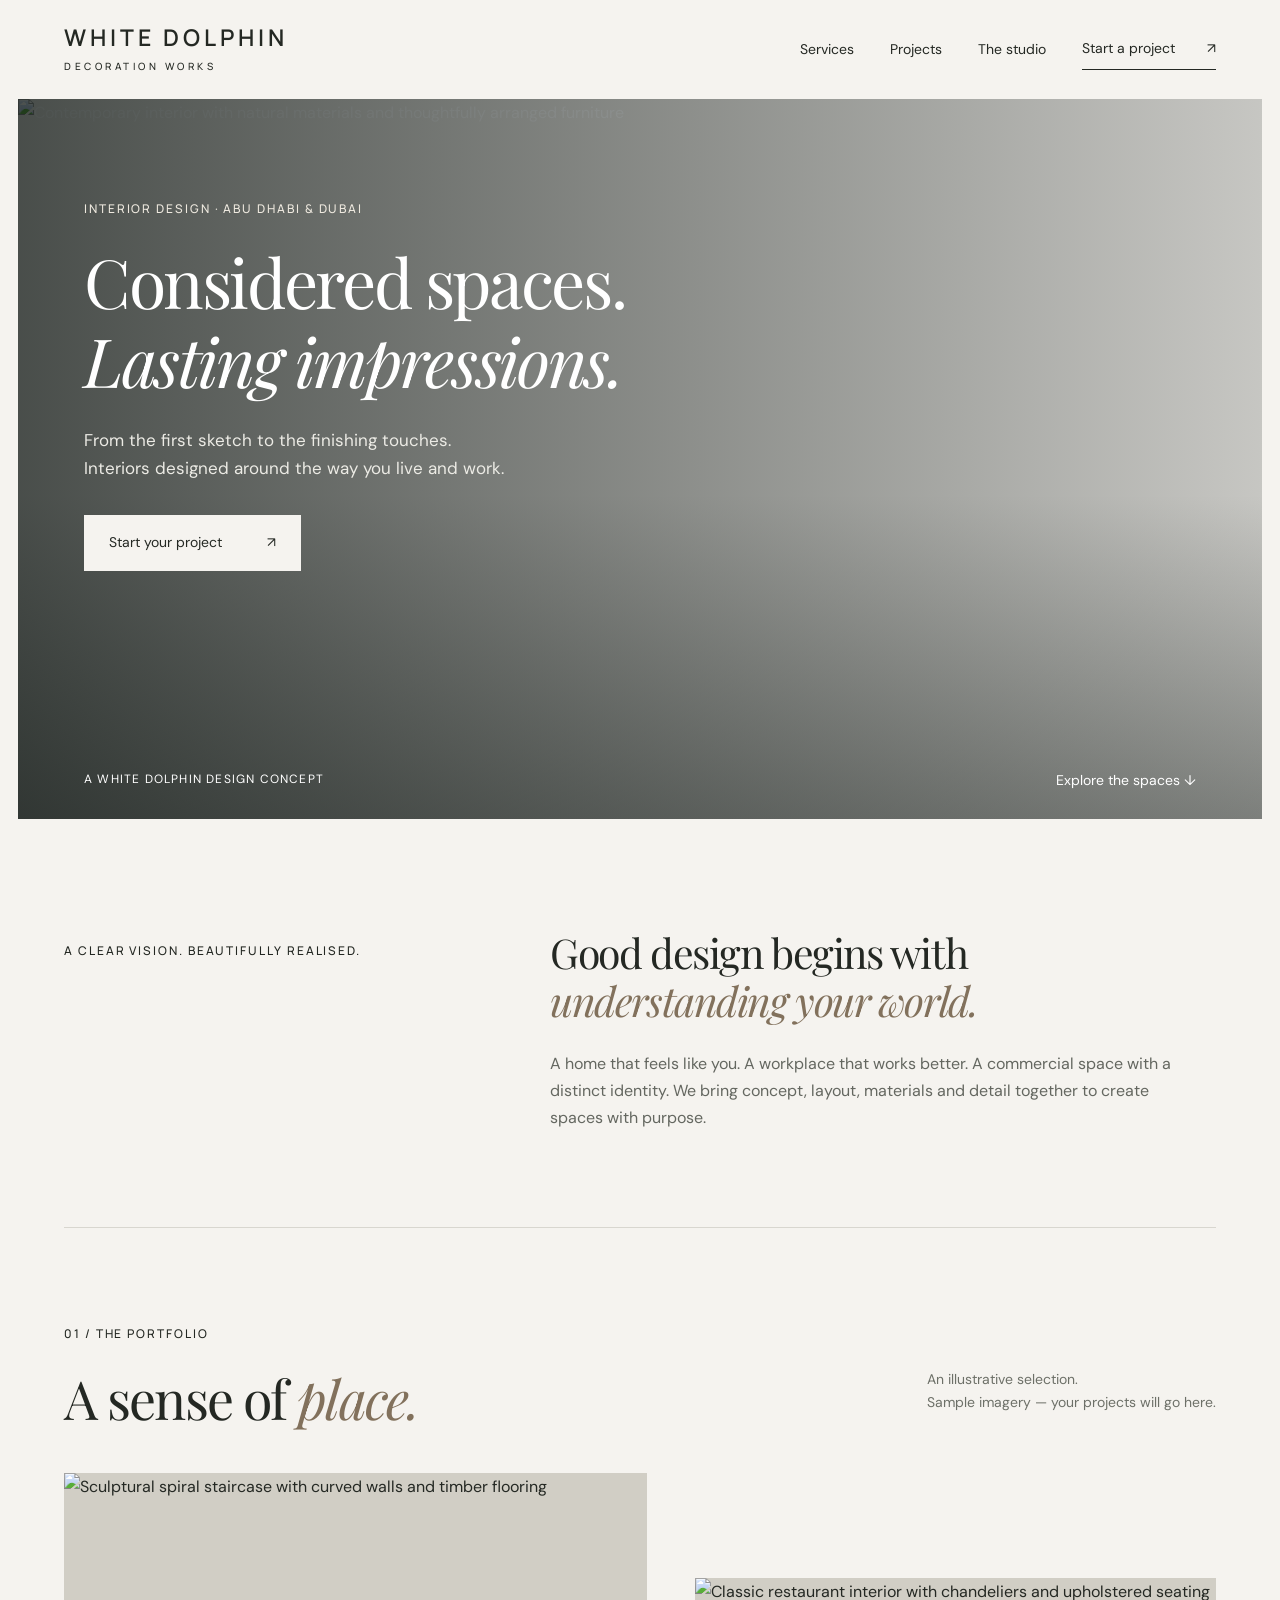
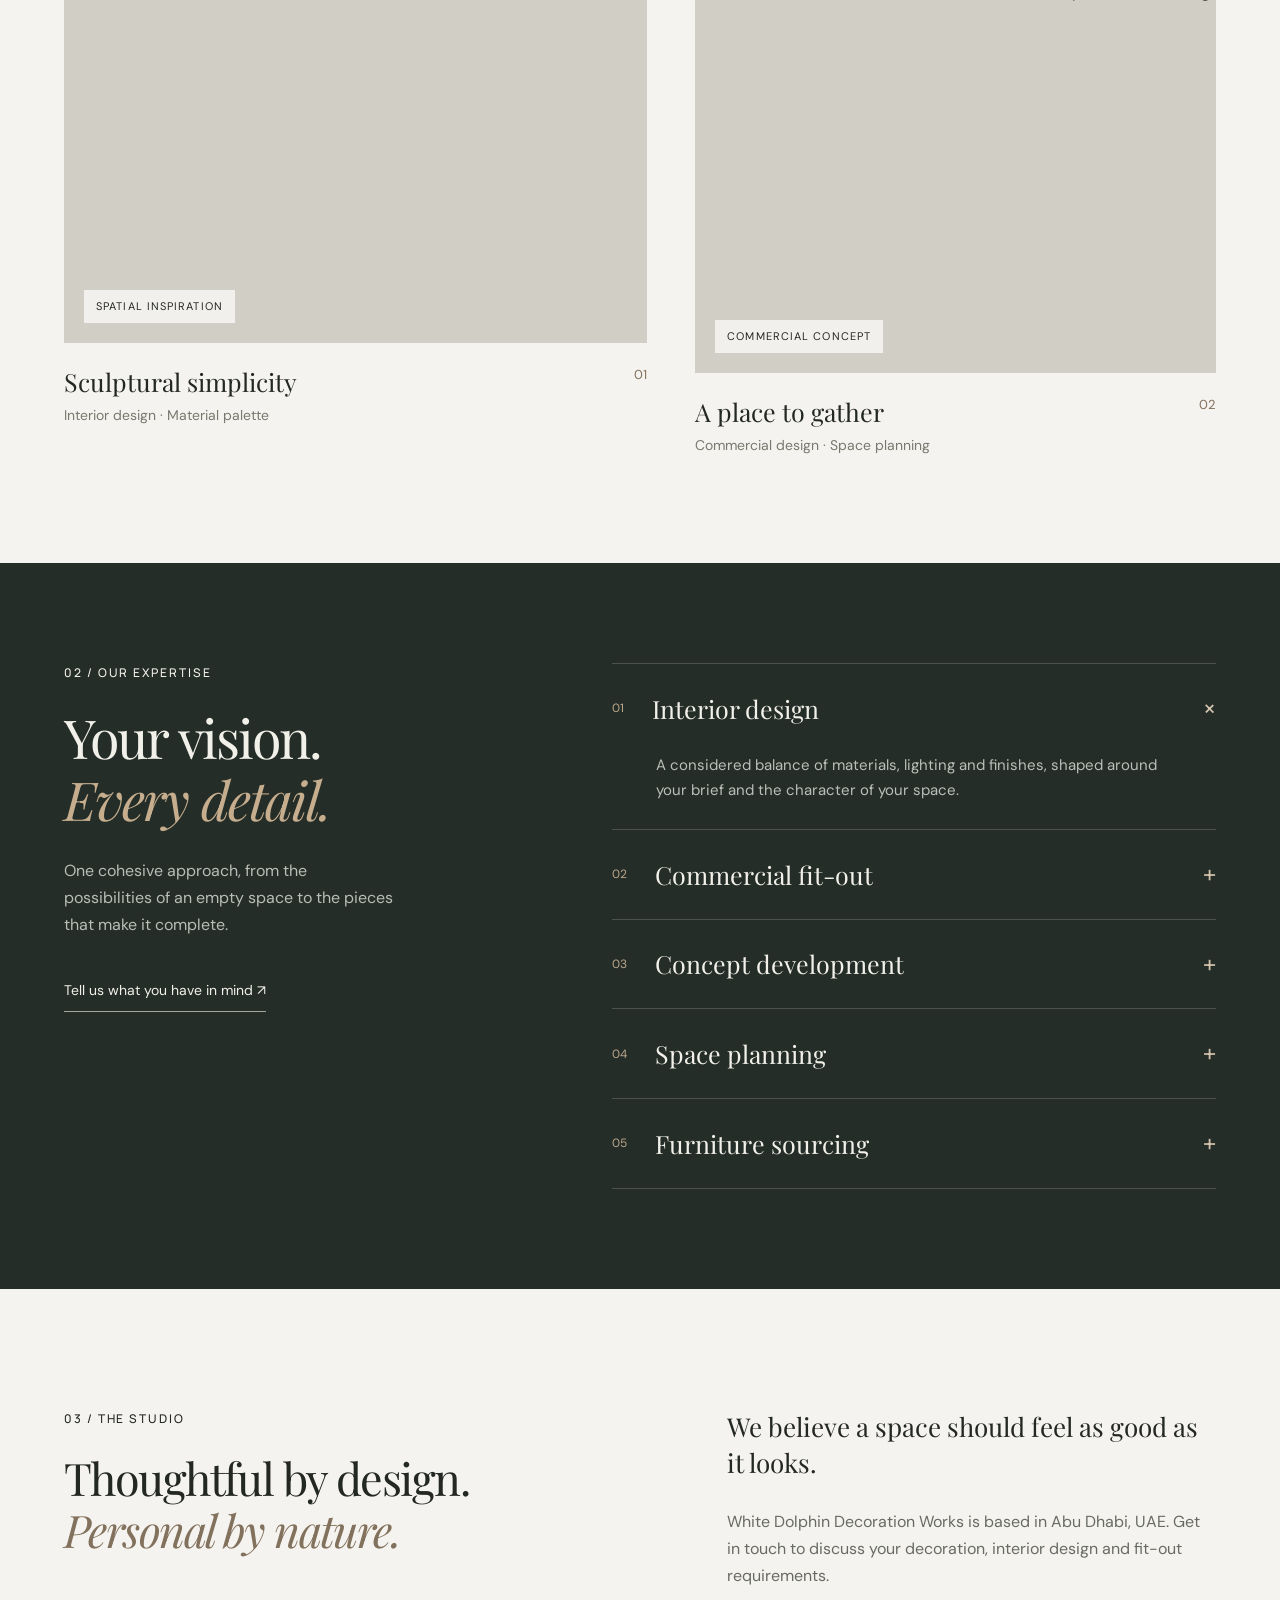
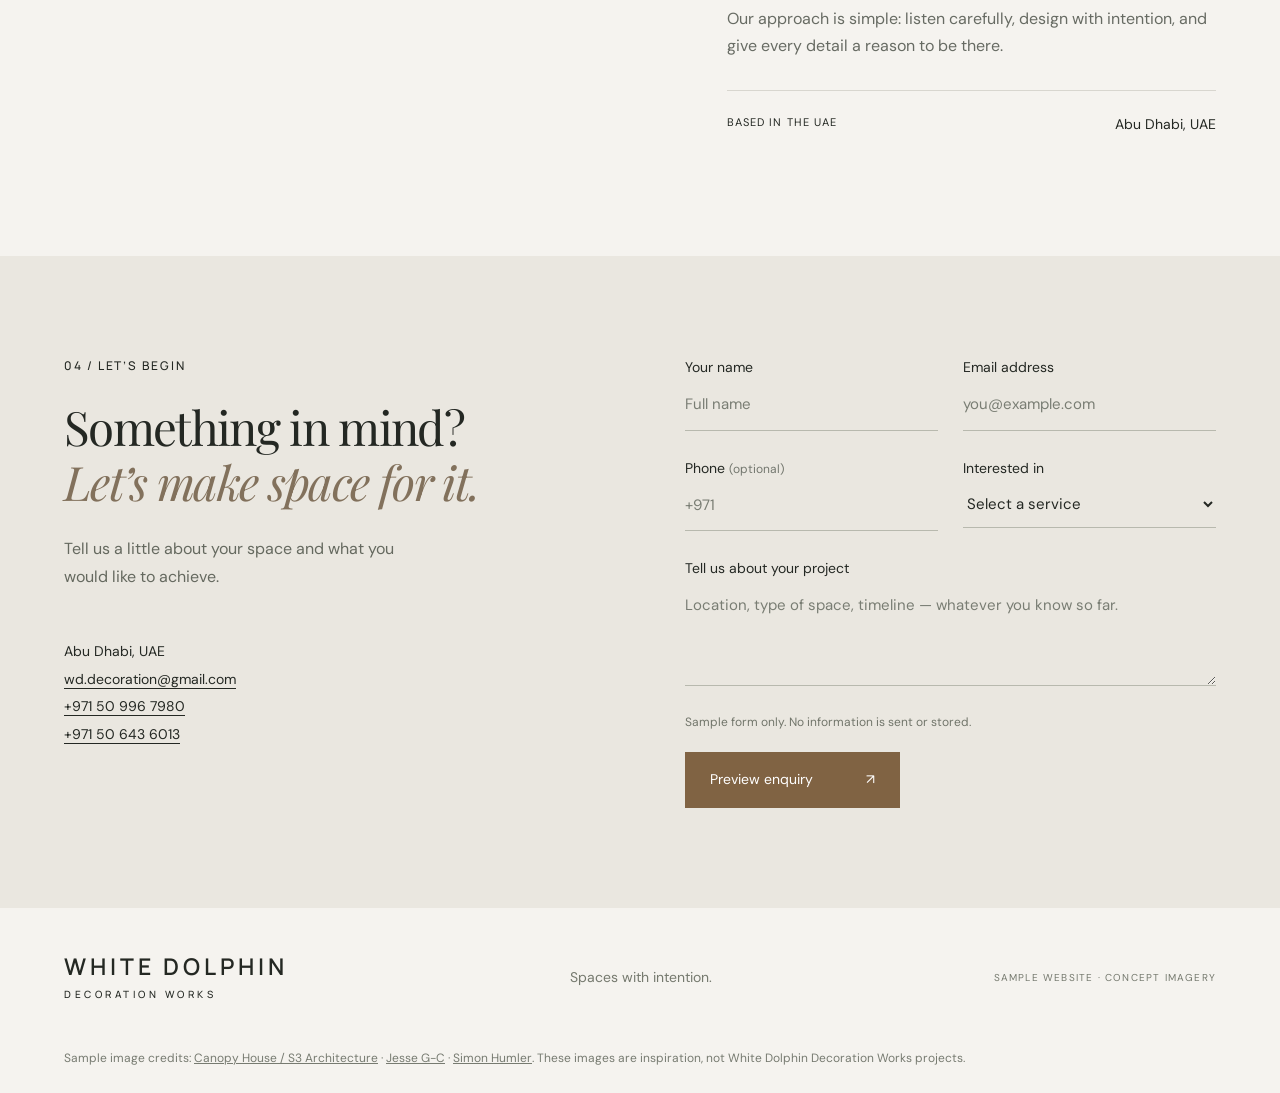
==== index.html @ 291c1972 "Add files via upload" ====
<!doctype html>
<html lang="en"><head><meta charset="utf-8"><meta name="viewport" content="width=device-width,initial-scale=1"><title>White Dolphin Decoration Works | Spaces with intention</title><meta name="description" content="White Dolphin Decoration Works, based in Abu Dhabi, UAE. Interior design, commercial fit-out, space planning and furniture sourcing."><link rel="stylesheet" href="style.css"></head>
<body><header><a class="brand" href="#" aria-label="White Dolphin Decoration Works home">WHITE DOLPHIN<span>DECORATION WORKS</span></a><button class="menu" aria-expanded="false" aria-controls="navigation">Menu</button><nav id="navigation"><a href="#services">Services</a><a href="#projects">Projects</a><a href="#about">The studio</a><a href="#contact" class="nav-contact">Start a project <span>↗</span></a></nav></header>
<main><section class="hero"><img src="assets/hero.jpg" alt="Contemporary interior with natural materials and thoughtfully arranged furniture" fetchpriority="high"><div class="hero-shade"></div><div class="hero-copy"><p class="eyebrow">INTERIOR DESIGN · ABU DHABI & DUBAI</p><h1>Considered spaces.<br><em>Lasting impressions.</em></h1><p>From the first sketch to the finishing touches.<br>Interiors designed around the way you live and work.</p><a class="button light" href="#contact">Start your project <span>↗</span></a></div><div class="hero-bottom"><span>A WHITE DOLPHIN DESIGN CONCEPT</span><a href="#projects">Explore the spaces ↓</a></div></section>
<section class="intro wrap"><p class="eyebrow">A CLEAR VISION. BEAUTIFULLY REALISED.</p><div><h2>Good design begins with<br><em>understanding your world.</em></h2><p>A home that feels like you. A workplace that works better. A commercial space with a distinct identity. We bring concept, layout, materials and detail together to create spaces with purpose.</p></div></section>
<section class="projects wrap" id="projects"><div class="section-top"><div><p class="eyebrow">01 / THE PORTFOLIO</p><h2>A sense of <em>place.</em></h2></div><p class="section-note">An illustrative selection.<br>Sample imagery — your projects will go here.</p></div><div class="project-grid"><article class="project"><div class="project-image"><img src="assets/residential.jpg" alt="Sculptural spiral staircase with curved walls and timber flooring" loading="lazy"><span class="image-label">SPATIAL INSPIRATION</span></div><div class="project-caption"><div><h3>Sculptural simplicity</h3><p>Interior design · Material palette</p></div><span>01</span></div></article><article class="project second"><div class="project-image"><img src="assets/commercial.jpg" alt="Classic restaurant interior with chandeliers and upholstered seating" loading="lazy"><span class="image-label">COMMERCIAL CONCEPT</span></div><div class="project-caption"><div><h3>A place to gather</h3><p>Commercial design · Space planning</p></div><span>02</span></div></article></div></section>
<section class="services" id="services"><div class="wrap services-layout"><div class="services-heading"><p class="eyebrow">02 / OUR EXPERTISE</p><h2>Your vision.<br><em>Every detail.</em></h2><p>One cohesive approach, from the possibilities of an empty space to the pieces that make it complete.</p><a class="text-link" href="#contact">Tell us what you have in mind ↗</a></div><div class="service-list"><details open><summary><span class="number">01</span><h3>Interior design</h3><span class="plus">+</span></summary><p>A considered balance of materials, lighting and finishes, shaped around your brief and the character of your space.</p></details><details><summary><span class="number">02</span><h3>Commercial fit-out</h3><span class="plus">+</span></summary><p>Bringing the design into focus for offices, retail and hospitality spaces, with attention to everyday use and a consistent brand experience.</p></details><details><summary><span class="number">03</span><h3>Concept development</h3><span class="plus">+</span></summary><p>A clear creative direction through mood boards, material palettes and design concepts before the finer details take shape.</p></details><details><summary><span class="number">04</span><h3>Space planning</h3><span class="plus">+</span></summary><p>Layouts that make each square metre count, with thoughtful circulation, practical zoning and room for the way you move.</p></details><details><summary><span class="number">05</span><h3>Furniture sourcing</h3><span class="plus">+</span></summary><p>Furniture, lighting and finishing pieces selected to complement your concept, proportions and budget.</p></details></div></div></section>
<section class="about wrap" id="about"><div class="about-title"><p class="eyebrow">03 / THE STUDIO</p><h2>Thoughtful by design.<br><em>Personal by nature.</em></h2></div><div class="about-copy"><p class="large-copy">We believe a space should feel as good as it looks.</p><p>White Dolphin Decoration Works is based in Abu Dhabi, UAE. Get in touch to discuss your decoration, interior design and fit-out requirements.</p><p>Our approach is simple: listen carefully, design with intention, and give every detail a reason to be there.</p><div class="studio-location"><span>BASED IN THE UAE</span><span>Abu Dhabi, UAE</span></div></div></section>
<section class="contact" id="contact"><div class="wrap contact-grid"><div><p class="eyebrow">04 / LET’S BEGIN</p><h2>Something in mind?<br><em>Let’s make space for it.</em></h2><p>Tell us a little about your space and what you would like to achieve.</p><div class="contact-details"><p>Abu Dhabi, UAE</p><p><a href="mailto:wd.decoration@gmail.com">wd.decoration@gmail.com</a></p><p><a href="tel:+971509967980">+971 50 996 7980</a></p><p><a href="tel:+971506436013">+971 50 643 6013</a></p></div></div><form id="enquiry"><div class="form-row"><label>Your name<input name="name" autocomplete="name" placeholder="Full name" required maxlength="100"></label><label>Email address<input name="email" type="email" autocomplete="email" placeholder="you@example.com" required></label></div><div class="form-row"><label>Phone <span class="optional">(optional)</span><input name="phone" type="tel" autocomplete="tel" placeholder="+971"></label><label>Interested in<select name="service" required><option value="">Select a service</option><option>Interior design</option><option>Commercial fit-out</option><option>Concept development</option><option>Space planning</option><option>Furniture sourcing</option></select></label></div><label>Tell us about your project<textarea name="message" rows="3" placeholder="Location, type of space, timeline — whatever you know so far." required maxlength="4000"></textarea></label><p class="form-note">Sample form only. No information is sent or stored.</p><button class="button bronze" type="submit">Preview enquiry <span>↗</span></button><p id="form-status" role="status" hidden></p></form></div></section></main><footer class="wrap"><a class="brand" href="#">WHITE DOLPHIN<span>DECORATION WORKS</span></a><p>Spaces with intention.</p><p class="sample">SAMPLE WEBSITE · CONCEPT IMAGERY</p></footer><div class="credits wrap">Sample image credits: <a href="https://www.s3arc.com/apartments-private-homes/canopy-house" target="_blank" rel="noopener noreferrer">Canopy House / S3 Architecture</a> · <a href="https://unsplash.com/photos/white-and-brown-spiral-staircase-Sfhk9pG0GlE" target="_blank" rel="noopener noreferrer">Jesse G-C</a> · <a href="https://unsplash.com/fr/photos/une-salle-avec-tables-et-chaises-vVKuPhrEsbA" target="_blank" rel="noopener noreferrer">Simon Humler</a>. These images are inspiration, not White Dolphin Decoration Works projects.</div><script src="script.js"></script></body></html>
---- style.css ----
@import url('https://fonts.googleapis.com/css2?family=DM+Sans:wght@400;500;600&family=Manrope:wght@400;500;600;700&family=Playfair+Display:ital,wght@0,400;0,500;1,400;1,500&display=swap');
:root{--paper:#f5f3ef;--ink:#242823;--bronze:#a17d55;--line:#d8d6cf}*{box-sizing:border-box}html{scroll-behavior:smooth;scroll-padding-top:95px}body{margin:0;background:var(--paper);color:var(--ink);font:16px/1.7 'DM Sans',sans-serif}a{color:inherit;text-decoration:none}button,input,textarea,select{font:inherit}button,a,input,select,textarea,summary{-webkit-tap-highlight-color:transparent}a:focus-visible,button:focus-visible,summary:focus-visible{outline:2px solid var(--bronze);outline-offset:6px}header{height:99px;display:flex;justify-content:space-between;align-items:center;padding:0 5%;background:var(--paper);position:relative;z-index:5}.brand{font:600 25px/1.1 Manrope,sans-serif;letter-spacing:.17em}.brand span{display:block;font:500 10px/1.5 Manrope,sans-serif;letter-spacing:.35em;margin-top:8px}nav{display:flex;align-items:center;gap:36px;font-size:14px}nav a:hover{color:var(--bronze)}.nav-contact{border-bottom:1px solid var(--ink);padding:8px 0}.nav-contact span{margin-left:28px}.menu{display:none}.hero{position:relative;height:min(730px,80vh);min-height:560px;color:#fff;overflow:hidden;margin:0 18px}.hero>img{position:absolute;height:100%;width:100%;object-fit:cover;object-position:center 56%}.hero-shade{position:absolute;inset:0;background:linear-gradient(90deg,rgba(13,20,17,.74),rgba(13,20,17,.2)),linear-gradient(0deg,rgba(13,20,17,.4),transparent 45%)}.hero-copy{position:relative;padding:100px 5.3% 75px;max-width:1000px}.eyebrow{font:500 12px/1.6 Manrope,sans-serif;letter-spacing:.16em;margin:0 0 24px}.hero .eyebrow{color:#eee9df}h1,h2{font:400 clamp(38px,4.2vw,64px)/1.16 'Playfair Display',Georgia,serif;letter-spacing:-.035em;margin:0 0 26px}h1{font-size:clamp(48px,5.3vw,80px)}em{font-weight:400}h2 em{color:#82715c}.hero-copy>p:not(.eyebrow){color:#ecebe5;font-size:17px;margin-bottom:32px}.button{display:inline-flex;gap:45px;align-items:center;justify-content:space-between;padding:16px 25px;font-size:14px;border:0;cursor:pointer;transition:background .2s,transform .2s}.button:hover{transform:translateY(-2px)}.light{background:var(--paper);color:var(--ink)}.hero-bottom{position:absolute;bottom:26px;left:5.3%;right:5.3%;display:flex;justify-content:space-between;font-size:12px;letter-spacing:.1em}.hero-bottom a{font-size:14px;letter-spacing:0}.wrap{width:90%;max-width:1390px;margin:auto}.intro{display:grid;grid-template-columns:1fr 1.6fr;gap:70px;padding:110px 0 95px;border-bottom:1px solid var(--line)}.intro>.eyebrow{padding-top:12px}.intro h2{font-size:clamp(34px,3.2vw,49px)}.intro p:not(.eyebrow){max-width:630px;color:#646760;margin:0}.projects{padding:96px 0 100px}.section-top{display:flex;justify-content:space-between;align-items:flex-end;margin-bottom:44px}.section-top h2{margin:0}.section-note{font-size:14px;color:#6d7068;max-width:295px}.project-grid{display:grid;grid-template-columns:1.12fr 1fr;gap:48px}.project.second{padding-top:105px}.project-image{height:470px;position:relative;overflow:hidden;background:#d1cec5}.second .project-image{height:395px}.project-image img{width:100%;height:100%;object-fit:cover;transition:transform .7s}.project-image:hover img{transform:scale(1.035)}.image-label{position:absolute;bottom:20px;left:20px;background:rgba(245,243,239,.94);padding:7px 12px;font-size:11px;letter-spacing:.1em}.project-caption{display:flex;justify-content:space-between;margin-top:21px;align-items:start}.project-caption h3{font:400 25px/1.4 'Playfair Display',serif;margin:0}.project-caption p{font-size:14px;color:#77796f;margin:5px 0}.project-caption>span{font-size:13px;color:#82715c}.services{background:#252d28;color:#f1f0e9;padding:100px 0}.services-layout{display:grid;grid-template-columns:1fr 1.35fr;gap:100px}.services-heading h2 em{color:#c5ad8d}.services-heading>p:not(.eyebrow){max-width:330px;color:#b8beb6}.text-link{font-size:14px;display:inline-block;border-bottom:1px solid #a3a89f;padding-bottom:8px;margin-top:25px}.service-list details{border-bottom:1px solid #4b534b}.service-list details:first-child{border-top:1px solid #4b534b}.service-list summary{list-style:none;display:flex;align-items:center;gap:28px;padding:24px 0;cursor:pointer}.service-list summary::-webkit-details-marker{display:none}.number{font-size:12px;color:#bca88d}.service-list h3{font:400 25px/1.4 'Playfair Display',serif;margin:0;flex:1}.plus{font-size:24px;font-weight:400;color:#d3c3ac;transition:transform .2s}details[open] .plus{transform:rotate(45deg)}.service-list details p{color:#bac0b9;margin:0 25px 25px 44px;font-size:15px}.about{display:grid;grid-template-columns:1.15fr 1fr;gap:100px;padding:120px 0}.about h2{font-size:clamp(35px,3.5vw,52px)}.about-copy p{color:#676b63}.about-copy .large-copy{font:400 26px/1.4 'Playfair Display',serif;color:var(--ink);margin-top:0}.studio-location{border-top:1px solid var(--line);padding-top:22px;margin-top:30px;display:flex;justify-content:space-between;gap:20px;font-size:14px}.studio-location span:first-child{font-size:11px;letter-spacing:.1em}.contact{background:#eae7e0;padding:100px 0}.contact-grid{display:grid;grid-template-columns:1fr 1fr;gap:90px}.contact h2{font-size:clamp(37px,3.7vw,55px)}.contact-grid>div>p:not(.eyebrow){max-width:370px;color:#65695f}.contact-details{margin-top:50px;font-size:14px}.contact-details p{margin:4px 0}.muted{color:#777b71}.form-row{display:grid;grid-template-columns:1fr 1fr;gap:25px}label{display:block;font-size:14px;margin-bottom:26px}.optional{color:#73776e;font-size:12px}input,select,textarea{display:block;width:100%;border:0;border-bottom:1px solid #b8b9ae;background:transparent;color:var(--ink);padding:12px 0;outline:none;border-radius:0;font-size:15px}input:focus,select:focus,textarea:focus{border-color:#755a3c;box-shadow:0 1px 0 #755a3c}textarea{resize:vertical;min-height:105px}input::placeholder,textarea::placeholder{color:#797d73;opacity:1}.form-note{font-size:12px;color:#71756a;margin:0 0 20px}.bronze{background:#806343;color:white;min-width:215px}.bronze:hover{background:#684f34}#form-status{font-size:14px;padding:15px;border-left:3px solid var(--bronze);background:#f5f3ef}footer{padding:44px 0;display:flex;align-items:center;justify-content:space-between}footer>p{font-size:14px;color:#75796e}.sample{font-size:10px;letter-spacing:.12em}@media(min-width:1600px){.hero-copy{padding-left:max(5.3%,calc((100vw - 1390px)/2))}}@media(max-width:900px){header{height:85px}nav{gap:22px}.hero{margin:0 10px;height:640px}.hero-copy{padding-top:100px}.intro{gap:30px;grid-template-columns:1fr;padding:75px 0}.intro>.eyebrow{margin:0}.services-layout,.about,.contact-grid{gap:45px}.project-grid{gap:25px}.project-image{height:365px}.second .project-image{height:300px}.services-layout{grid-template-columns:1fr 1.25fr}.service-list h3{font-size:22px}h2{font-size:42px}.about{padding:85px 0}.contact{padding:75px 0}.form-row{grid-template-columns:1fr;gap:0}footer{gap:25px}.sample{max-width:140px;text-align:right}}@media(max-width:600px){header{height:80px;padding:0 6%}.brand{font-size:21px}.brand span{font-size:9px}.menu{display:block;background:none;border:1px solid #b8b9ae;padding:7px 13px;font-size:14px}nav{display:none;position:absolute;left:0;right:0;top:80px;padding:20px 6% 30px;background:var(--paper);flex-direction:column;align-items:stretch;gap:18px;border-bottom:1px solid var(--line)}nav.open{display:flex}.nav-contact{align-self:start}.hero{height:660px;min-height:0;margin:0 8px}.hero-copy{padding:105px 7% 60px}.hero h1{font-size:49px}.hero .eyebrow{font-size:10px;letter-spacing:.11em}.hero-copy>p:not(.eyebrow){font-size:15px}.hero-bottom{left:7%;right:7%;font-size:9px}.hero-bottom>a{font-size:12px}.hero-bottom>span{max-width:150px}.wrap{width:88%}.intro{padding:65px 0;gap:25px}.intro h2{font-size:34px}.projects{padding:65px 0}.section-top{display:block;margin-bottom:28px}.section-top h2{font-size:42px}.section-note{margin-top:18px}.project-grid{grid-template-columns:1fr;gap:35px}.project.second{padding-top:0}.project-image,.second .project-image{height:365px}.project-caption h3{font-size:25px}.services{padding:65px 0}.services-layout,.about,.contact-grid{grid-template-columns:1fr;gap:40px}.services-heading>p:not(.eyebrow){max-width:100%}.service-list summary{padding:23px 0;gap:20px}.service-list h3{font-size:24px}.about{padding:65px 0;gap:10px}.about h2{font-size:38px}.contact{padding:65px 0}.contact h2{font-size:39px}.contact-details{margin-top:25px}.form-row{grid-template-columns:1fr 1fr;gap:20px}footer{flex-wrap:wrap;padding:35px 0;gap:20px}footer>p{font-size:12px}.sample{max-width:none;width:100%;text-align:left;margin:0;font-size:10px}}@media(prefers-reduced-motion:reduce){html{scroll-behavior:auto}*{transition:none!important}}

.credits{font-size:12px;color:#777b71;padding:0 0 25px}.credits a{text-decoration:underline}

.contact-details a{overflow-wrap:anywhere;text-decoration:underline;text-underline-offset:4px}.brand{font-size:23px}@media(max-width:600px){.brand{font-size:18px;letter-spacing:.12em}.brand span{font-size:9px;letter-spacing:.2em}}
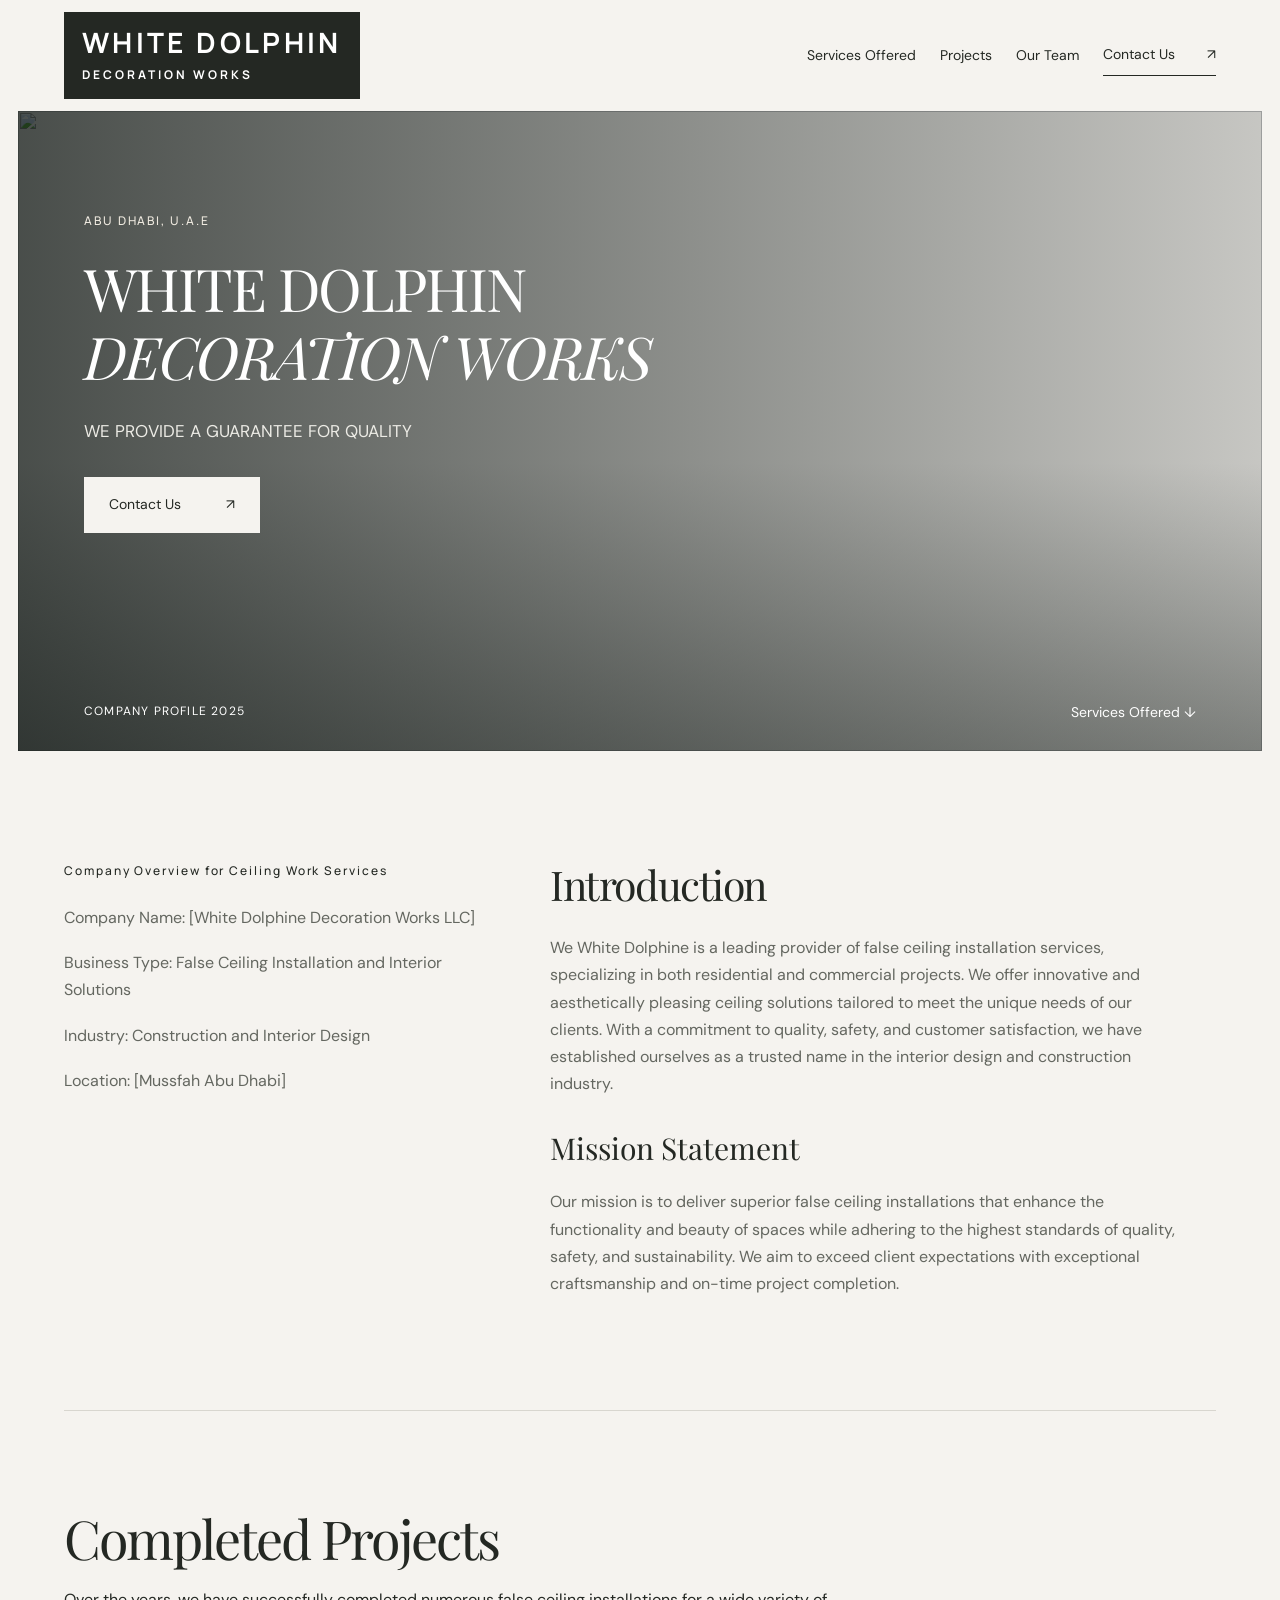
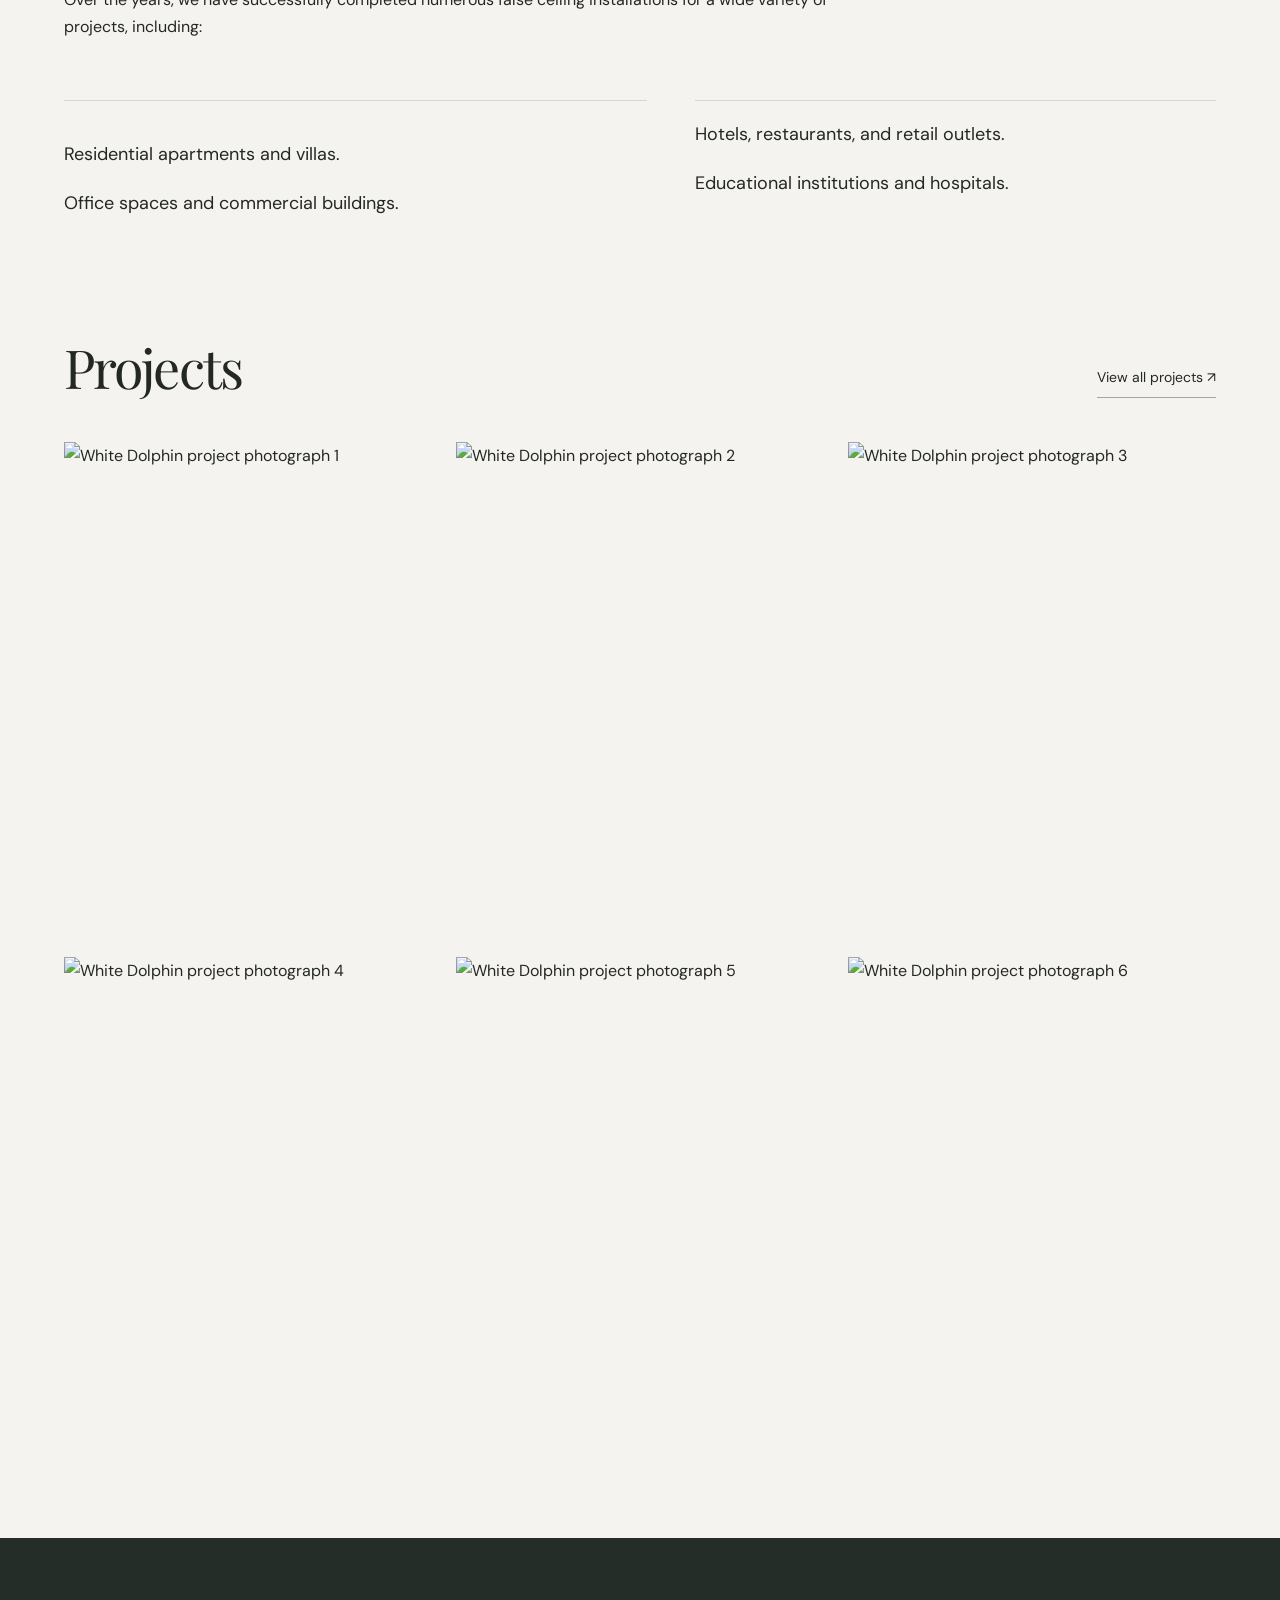
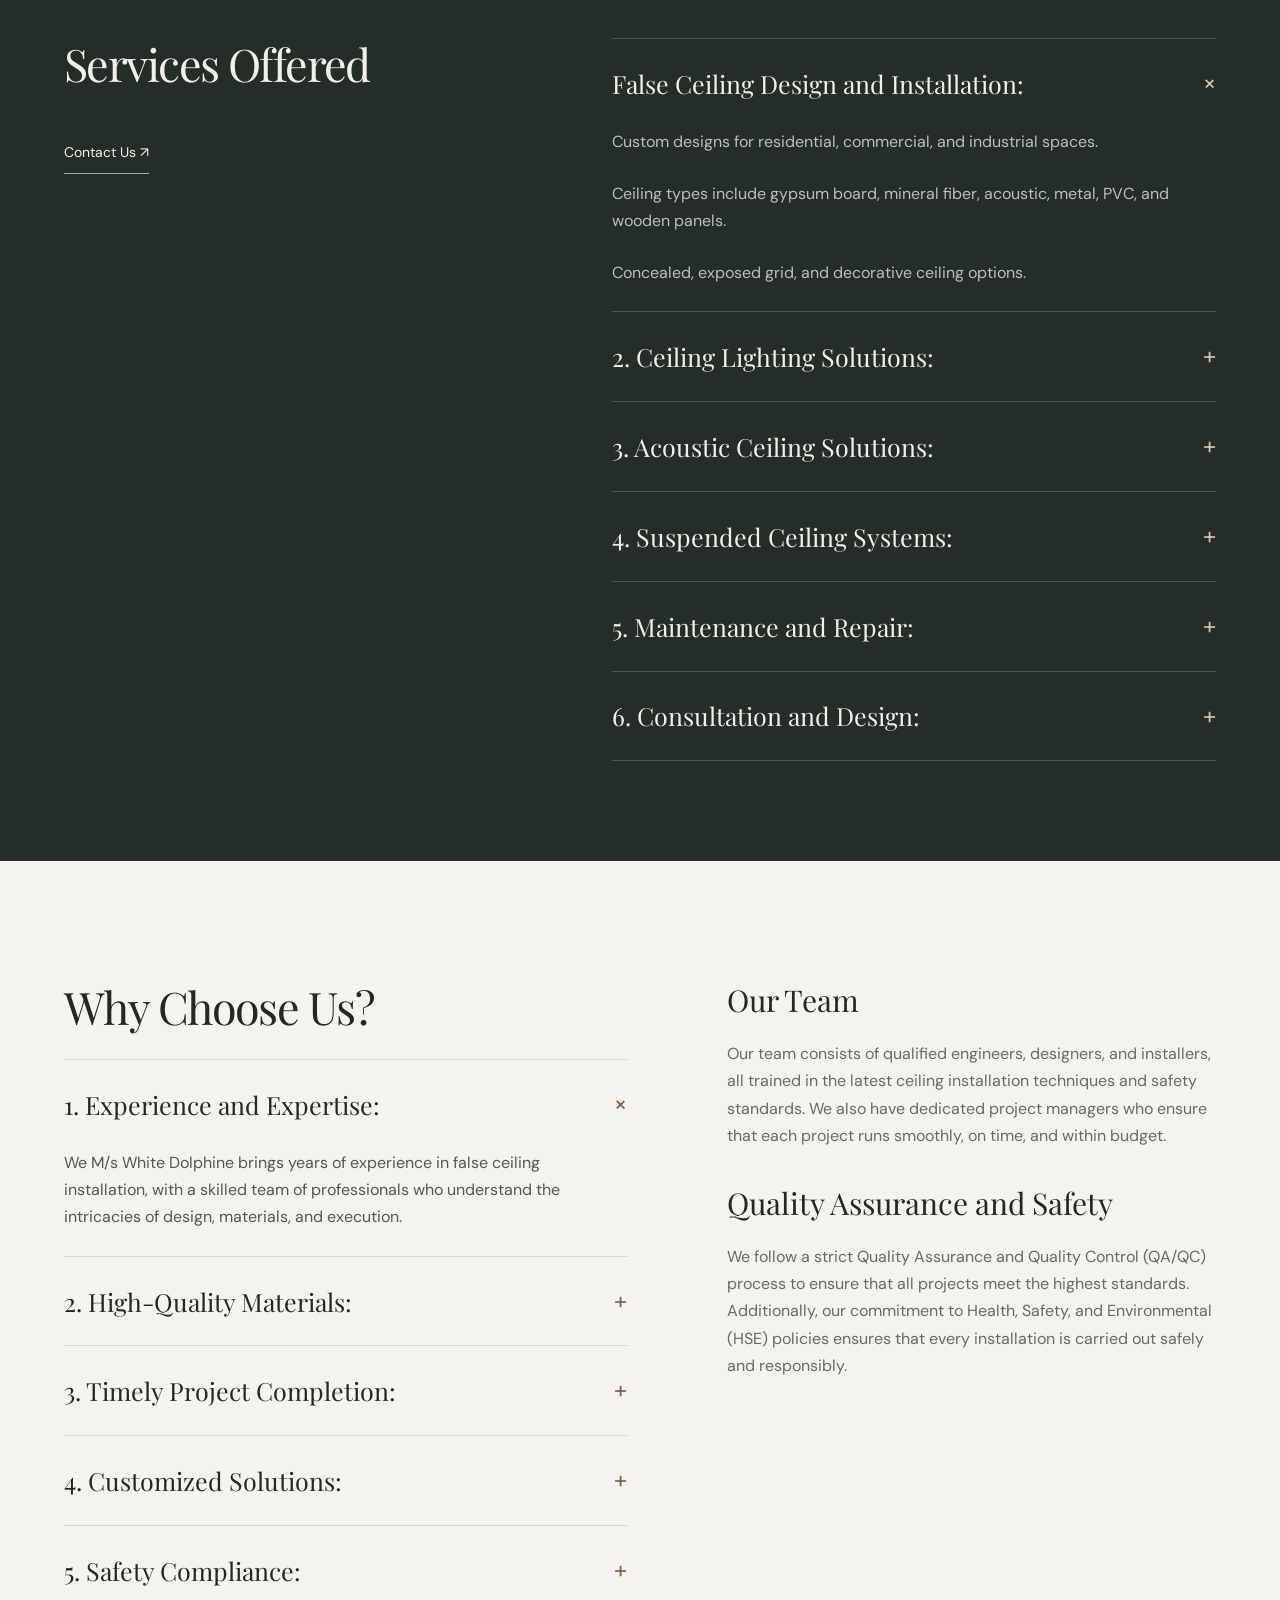
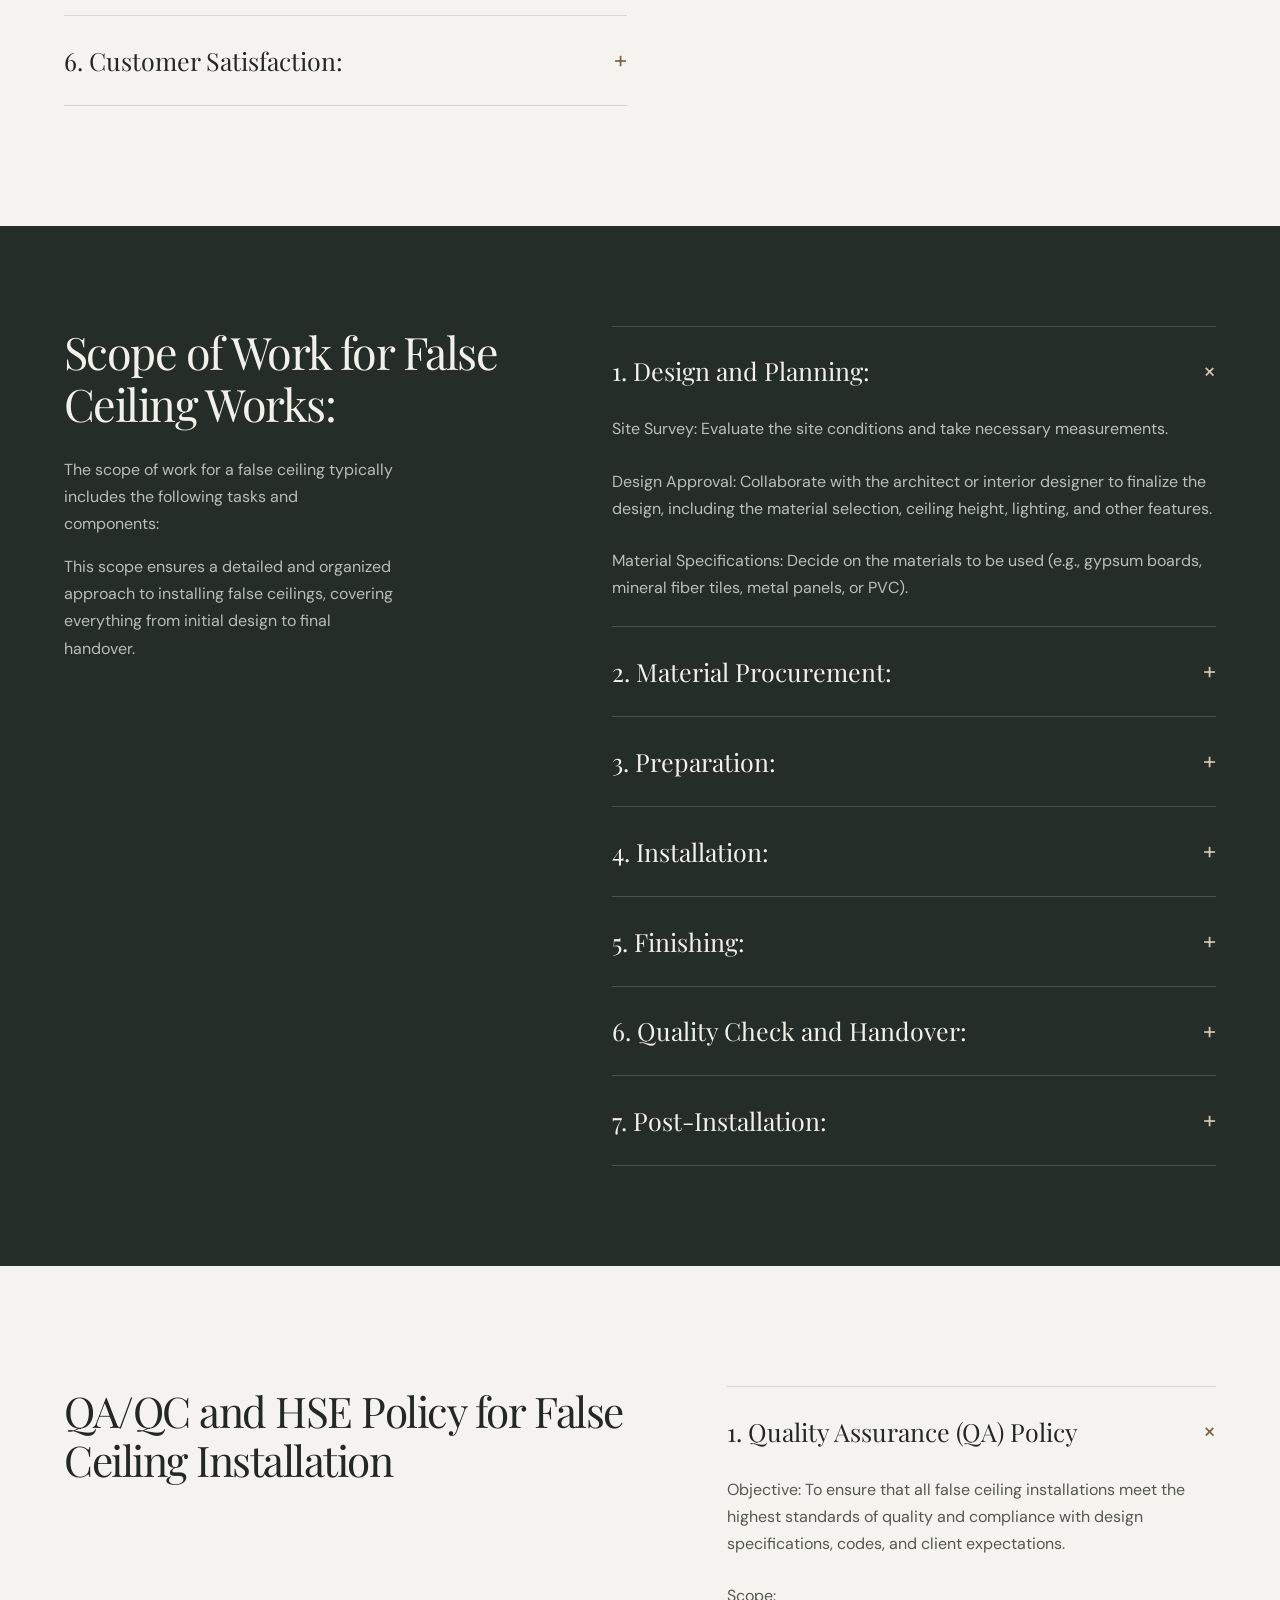
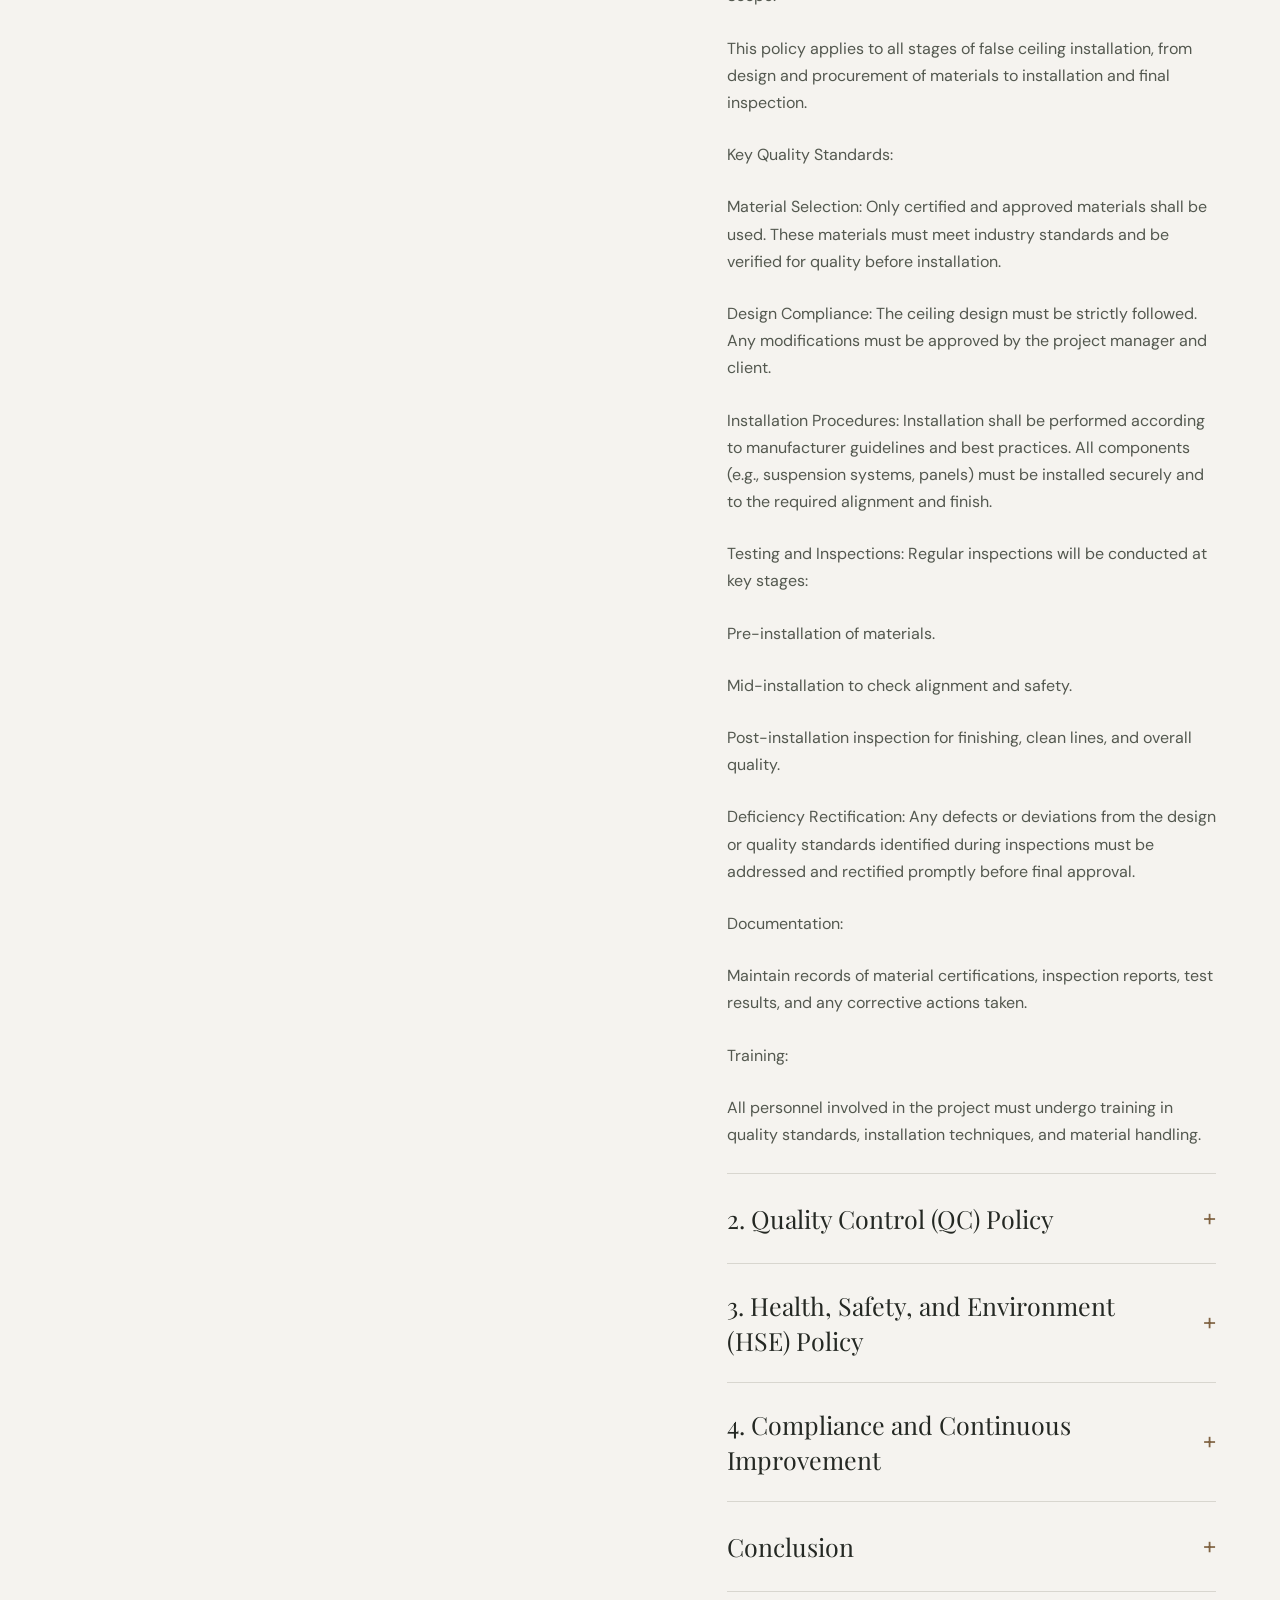
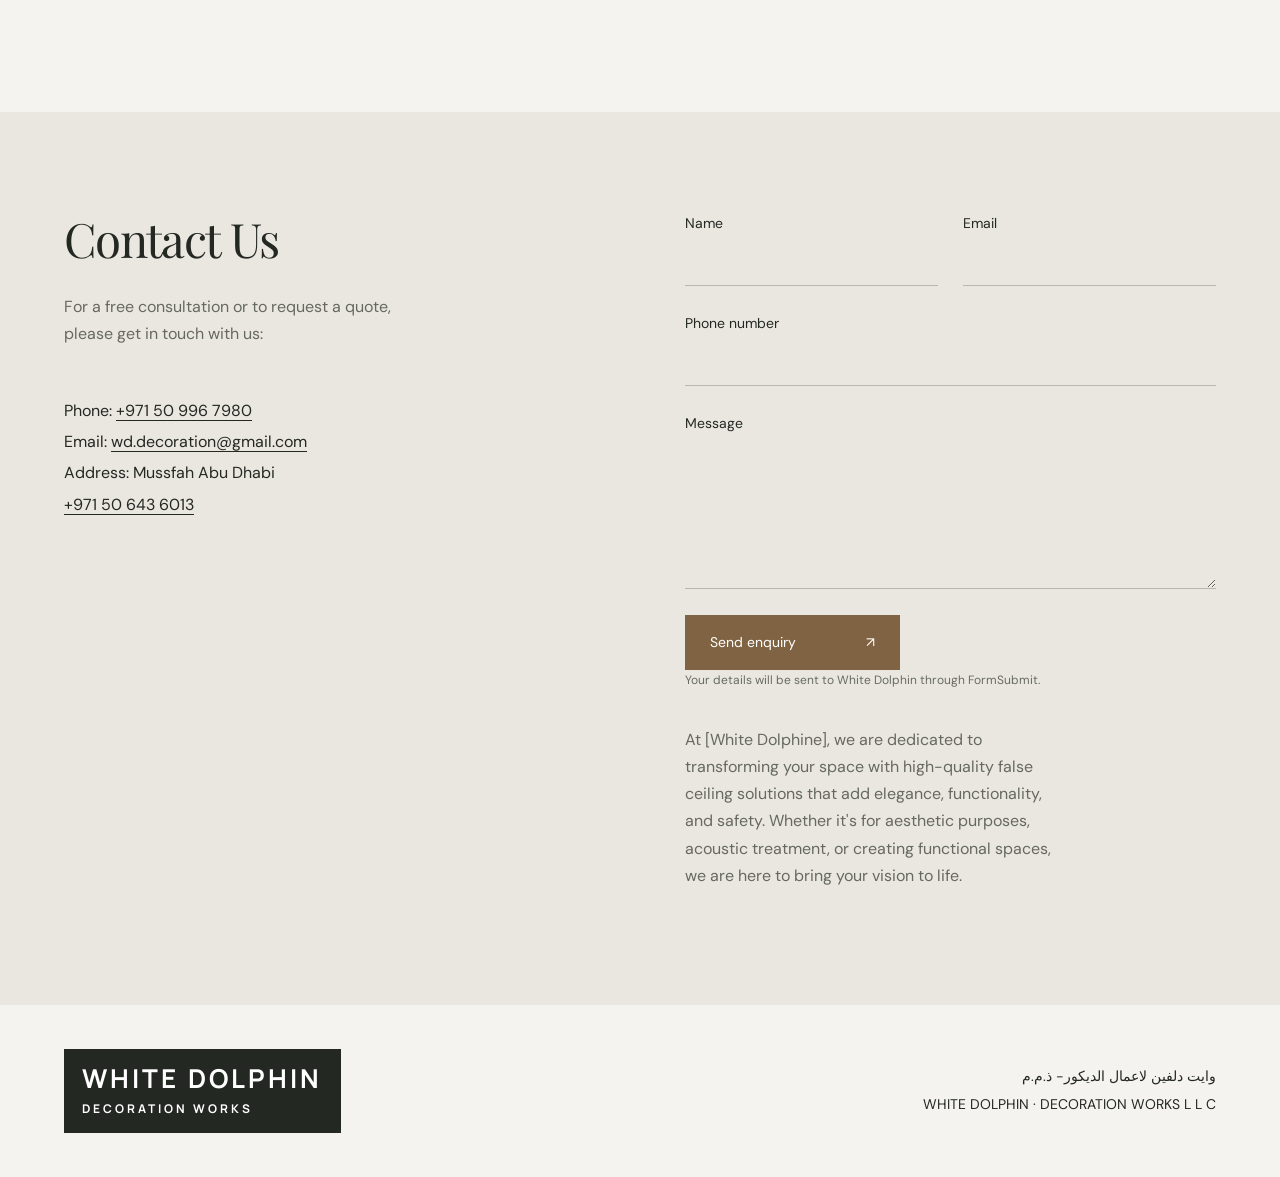
==== commit 736c79ec: "Add files via upload" ====
--- a/index.html
+++ b/index.html
@@ -1,9 +1,7 @@
-<!doctype html>
-<html lang="en"><head><meta charset="utf-8"><meta name="viewport" content="width=device-width,initial-scale=1"><title>White Dolphin Decoration Works | Spaces with intention</title><meta name="description" content="White Dolphin Decoration Works, based in Abu Dhabi, UAE. Interior design, commercial fit-out, space planning and furniture sourcing."><link rel="stylesheet" href="style.css"></head>
-<body><header><a class="brand" href="#" aria-label="White Dolphin Decoration Works home">WHITE DOLPHIN<span>DECORATION WORKS</span></a><button class="menu" aria-expanded="false" aria-controls="navigation">Menu</button><nav id="navigation"><a href="#services">Services</a><a href="#projects">Projects</a><a href="#about">The studio</a><a href="#contact" class="nav-contact">Start a project <span>↗</span></a></nav></header>
-<main><section class="hero"><img src="assets/hero.jpg" alt="Contemporary interior with natural materials and thoughtfully arranged furniture" fetchpriority="high"><div class="hero-shade"></div><div class="hero-copy"><p class="eyebrow">INTERIOR DESIGN · ABU DHABI & DUBAI</p><h1>Considered spaces.<br><em>Lasting impressions.</em></h1><p>From the first sketch to the finishing touches.<br>Interiors designed around the way you live and work.</p><a class="button light" href="#contact">Start your project <span>↗</span></a></div><div class="hero-bottom"><span>A WHITE DOLPHIN DESIGN CONCEPT</span><a href="#projects">Explore the spaces ↓</a></div></section>
-<section class="intro wrap"><p class="eyebrow">A CLEAR VISION. BEAUTIFULLY REALISED.</p><div><h2>Good design begins with<br><em>understanding your world.</em></h2><p>A home that feels like you. A workplace that works better. A commercial space with a distinct identity. We bring concept, layout, materials and detail together to create spaces with purpose.</p></div></section>
-<section class="projects wrap" id="projects"><div class="section-top"><div><p class="eyebrow">01 / THE PORTFOLIO</p><h2>A sense of <em>place.</em></h2></div><p class="section-note">An illustrative selection.<br>Sample imagery — your projects will go here.</p></div><div class="project-grid"><article class="project"><div class="project-image"><img src="assets/residential.jpg" alt="Sculptural spiral staircase with curved walls and timber flooring" loading="lazy"><span class="image-label">SPATIAL INSPIRATION</span></div><div class="project-caption"><div><h3>Sculptural simplicity</h3><p>Interior design · Material palette</p></div><span>01</span></div></article><article class="project second"><div class="project-image"><img src="assets/commercial.jpg" alt="Classic restaurant interior with chandeliers and upholstered seating" loading="lazy"><span class="image-label">COMMERCIAL CONCEPT</span></div><div class="project-caption"><div><h3>A place to gather</h3><p>Commercial design · Space planning</p></div><span>02</span></div></article></div></section>
-<section class="services" id="services"><div class="wrap services-layout"><div class="services-heading"><p class="eyebrow">02 / OUR EXPERTISE</p><h2>Your vision.<br><em>Every detail.</em></h2><p>One cohesive approach, from the possibilities of an empty space to the pieces that make it complete.</p><a class="text-link" href="#contact">Tell us what you have in mind ↗</a></div><div class="service-list"><details open><summary><span class="number">01</span><h3>Interior design</h3><span class="plus">+</span></summary><p>A considered balance of materials, lighting and finishes, shaped around your brief and the character of your space.</p></details><details><summary><span class="number">02</span><h3>Commercial fit-out</h3><span class="plus">+</span></summary><p>Bringing the design into focus for offices, retail and hospitality spaces, with attention to everyday use and a consistent brand experience.</p></details><details><summary><span class="number">03</span><h3>Concept development</h3><span class="plus">+</span></summary><p>A clear creative direction through mood boards, material palettes and design concepts before the finer details take shape.</p></details><details><summary><span class="number">04</span><h3>Space planning</h3><span class="plus">+</span></summary><p>Layouts that make each square metre count, with thoughtful circulation, practical zoning and room for the way you move.</p></details><details><summary><span class="number">05</span><h3>Furniture sourcing</h3><span class="plus">+</span></summary><p>Furniture, lighting and finishing pieces selected to complement your concept, proportions and budget.</p></details></div></div></section>
-<section class="about wrap" id="about"><div class="about-title"><p class="eyebrow">03 / THE STUDIO</p><h2>Thoughtful by design.<br><em>Personal by nature.</em></h2></div><div class="about-copy"><p class="large-copy">We believe a space should feel as good as it looks.</p><p>White Dolphin Decoration Works is based in Abu Dhabi, UAE. Get in touch to discuss your decoration, interior design and fit-out requirements.</p><p>Our approach is simple: listen carefully, design with intention, and give every detail a reason to be there.</p><div class="studio-location"><span>BASED IN THE UAE</span><span>Abu Dhabi, UAE</span></div></div></section>
-<section class="contact" id="contact"><div class="wrap contact-grid"><div><p class="eyebrow">04 / LET’S BEGIN</p><h2>Something in mind?<br><em>Let’s make space for it.</em></h2><p>Tell us a little about your space and what you would like to achieve.</p><div class="contact-details"><p>Abu Dhabi, UAE</p><p><a href="mailto:wd.decoration@gmail.com">wd.decoration@gmail.com</a></p><p><a href="tel:+971509967980">+971 50 996 7980</a></p><p><a href="tel:+971506436013">+971 50 643 6013</a></p></div></div><form id="enquiry"><div class="form-row"><label>Your name<input name="name" autocomplete="name" placeholder="Full name" required maxlength="100"></label><label>Email address<input name="email" type="email" autocomplete="email" placeholder="you@example.com" required></label></div><div class="form-row"><label>Phone <span class="optional">(optional)</span><input name="phone" type="tel" autocomplete="tel" placeholder="+971"></label><label>Interested in<select name="service" required><option value="">Select a service</option><option>Interior design</option><option>Commercial fit-out</option><option>Concept development</option><option>Space planning</option><option>Furniture sourcing</option></select></label></div><label>Tell us about your project<textarea name="message" rows="3" placeholder="Location, type of space, timeline — whatever you know so far." required maxlength="4000"></textarea></label><p class="form-note">Sample form only. No information is sent or stored.</p><button class="button bronze" type="submit">Preview enquiry <span>↗</span></button><p id="form-status" role="status" hidden></p></form></div></section></main><footer class="wrap"><a class="brand" href="#">WHITE DOLPHIN<span>DECORATION WORKS</span></a><p>Spaces with intention.</p><p class="sample">SAMPLE WEBSITE · CONCEPT IMAGERY</p></footer><div class="credits wrap">Sample image credits: <a href="https://www.s3arc.com/apartments-private-homes/canopy-house" target="_blank" rel="noopener noreferrer">Canopy House / S3 Architecture</a> · <a href="https://unsplash.com/photos/white-and-brown-spiral-staircase-Sfhk9pG0GlE" target="_blank" rel="noopener noreferrer">Jesse G-C</a> · <a href="https://unsplash.com/fr/photos/une-salle-avec-tables-et-chaises-vVKuPhrEsbA" target="_blank" rel="noopener noreferrer">Simon Humler</a>. These images are inspiration, not White Dolphin Decoration Works projects.</div><script src="script.js"></script></body></html>
+<!doctype html><html lang="en"><head><meta charset="utf-8"><meta name="viewport" content="width=device-width,initial-scale=1"><title>WHITE DOLPHIN — DECORATION WORKS</title><meta name="description" content="False Ceiling Installation and Interior Solutions"><link rel="stylesheet" href="style.css"></head><body><header><a class="brand" href="#">WHITE DOLPHIN<span>DECORATION WORKS</span></a><button class="menu" aria-label="Navigation" aria-expanded="false" aria-controls="navigation">☰</button><nav id="navigation"><a href="#services">Services Offered</a><a href="projects.html">Projects</a><a href="#about">Our Team</a><a href="#contact" class="nav-contact">Contact Us <span aria-hidden="true">↗</span></a></nav></header><main><section class="hero"><img src="assets/project-01.jpeg" alt="" fetchpriority="high"><div class="hero-shade"></div><div class="hero-copy"><p class="eyebrow">ABU DHABI, U.A.E</p><h1>WHITE DOLPHIN<br><em>DECORATION WORKS</em></h1><p>WE PROVIDE A GUARANTEE FOR QUALITY</p><a class="button light" href="#contact">Contact Us <span aria-hidden="true">↗</span></a></div><div class="hero-bottom"><span>COMPANY PROFILE 2025</span><a href="#services">Services Offered ↓</a></div></section><section class="intro wrap"><div><p class="eyebrow">Company Overview for Ceiling Work Services</p><p>Company Name: [White Dolphine Decoration Works LLC]</p><p>Business Type: False Ceiling Installation and Interior Solutions</p><p>Industry: Construction and Interior Design</p><p>Location: [Mussfah Abu Dhabi]</p></div><div><h2>Introduction</h2><p>We White Dolphine is a leading provider of false ceiling installation services, specializing in both residential and commercial projects. We offer innovative and aesthetically pleasing ceiling solutions tailored to meet the unique needs of our clients. With a commitment to quality, safety, and customer satisfaction, we have established ourselves as a trusted name in the interior design and construction industry.</p><h3 class="copy-heading">Mission Statement</h3><p>Our mission is to deliver superior false ceiling installations that enhance the functionality and beauty of spaces while adhering to the highest standards of quality, safety, and sustainability. We aim to exceed client expectations with exceptional craftsmanship and on-time project completion.</p></div></section><section class="projects wrap" id="projects"><div class="section-top"><div><h2>Completed Projects</h2><p>Over the years, we have successfully completed numerous false ceiling installations for a wide variety of projects, including:</p></div></div><div class="project-grid"><article class="project"><p>Residential apartments and villas.</p><p>Office spaces and commercial buildings.</p></article><article class="project second"><p>Hotels, restaurants, and retail outlets.</p><p>Educational institutions and hospitals.</p></article></div></section><section class="wrap home-gallery"><div class="section-top"><h2>Projects</h2><a class="text-link" href="projects.html">View all projects ↗</a></div><div class="photo-grid"><a class="photo-card" href="projects.html#photo-1"><img src="assets/project-01.jpeg" alt="White Dolphin project photograph 1" loading="lazy" width="960" height="1280"></a><a class="photo-card" href="projects.html#photo-2"><img src="assets/project-02.jpeg" alt="White Dolphin project photograph 2" loading="lazy" width="960" height="1280"></a><a class="photo-card" href="projects.html#photo-3"><img src="assets/project-03.jpeg" alt="White Dolphin project photograph 3" loading="lazy" width="960" height="1280"></a><a class="photo-card" href="projects.html#photo-4"><img src="assets/project-04.jpeg" alt="White Dolphin project photograph 4" loading="lazy" width="960" height="1280"></a><a class="photo-card" href="projects.html#photo-5"><img src="assets/project-05.jpeg" alt="White Dolphin project photograph 5" loading="lazy" width="960" height="1280"></a><a class="photo-card" href="projects.html#photo-6"><img src="assets/project-06.jpeg" alt="White Dolphin project photograph 6" loading="lazy" width="960" height="1280"></a></div></section><section class="services" id="services"><div class="wrap services-layout"><div class="services-heading"><h2>Services Offered</h2><a class="text-link" href="#contact">Contact Us ↗</a></div><div class="service-list"><details open><summary><h3>False Ceiling Design and Installation:</h3><span class="plus" aria-hidden="true">+</span></summary><div class="document-copy"><p>Custom designs for residential, commercial, and industrial spaces.</p><p>Ceiling types include gypsum board, mineral fiber, acoustic, metal, PVC, and wooden panels.</p><p>Concealed, exposed grid, and decorative ceiling options.</p></div></details><details><summary><h3>2. Ceiling Lighting Solutions:</h3><span class="plus" aria-hidden="true">+</span></summary><div class="document-copy"><p>Integration of lighting systems within false ceilings, including LED lights, recessed lights, and pendant lights.</p><p>Smart lighting solutions for energy efficiency and aesthetic appeal.</p></div></details><details><summary><h3>3. Acoustic Ceiling Solutions:</h3><span class="plus" aria-hidden="true">+</span></summary><div class="document-copy"><p>Noise reduction and soundproofing systems tailored to office spaces, conference rooms, theaters, and studios.</p></div></details><details><summary><h3>4. Suspended Ceiling Systems:</h3><span class="plus" aria-hidden="true">+</span></summary><div class="document-copy"><p>Installation of ceiling grids and suspension systems for stability and ease of access to utilities.</p></div></details><details><summary><h3>5. Maintenance and Repair:</h3><span class="plus" aria-hidden="true">+</span></summary><div class="document-copy"><p>Post-installation maintenance, cleaning, and repair services for damaged or aging false ceilings.</p></div></details><details><summary><h3>6. Consultation and Design:</h3><span class="plus" aria-hidden="true">+</span></summary><div class="document-copy"><p>Expert consultation to help clients choose the right materials and designs for their specific needs.</p><p>Detailed project planning, including timelines, cost estimation, and budgeting.</p></div></details></div></div></section><section class="about wrap" id="about"><div class="about-title"><h2>Why Choose Us?</h2><div class="light-accordions service-list"><details open><summary><h3>1. Experience and Expertise:</h3><span class="plus" aria-hidden="true">+</span></summary><div class="document-copy"><p>We M/s White Dolphine brings years of experience in false ceiling installation, with a skilled team of professionals who understand the intricacies of design, materials, and execution.</p></div></details><details><summary><h3>2. High-Quality Materials:</h3><span class="plus" aria-hidden="true">+</span></summary><div class="document-copy"><p>We use only the best-quality materials sourced from trusted suppliers, ensuring durability, safety, and aesthetic appeal.</p></div></details><details><summary><h3>3. Timely Project Completion:</h3><span class="plus" aria-hidden="true">+</span></summary><div class="document-copy"><p>We pride ourselves on completing projects within the specified timeframe, minimizing disruption to your daily activities.</p></div></details><details><summary><h3>4. Customized Solutions:</h3><span class="plus" aria-hidden="true">+</span></summary><div class="document-copy"><p>Each project is unique, and we offer personalized ceiling solutions that align with your design vision, functional needs, and budget.</p></div></details><details><summary><h3>5. Safety Compliance:</h3><span class="plus" aria-hidden="true">+</span></summary><div class="document-copy"><p>Our team adheres to strict safety protocols and ensures that all installations are compliant with relevant building codes and regulations.</p></div></details><details><summary><h3>6. Customer Satisfaction:</h3><span class="plus" aria-hidden="true">+</span></summary><div class="document-copy"><p>Our focus is on ensuring the satisfaction of our clients through clear communication, high-quality work, and attention to detail.</p></div></details></div></div><div class="about-copy"><h3 class="copy-heading">Our Team</h3><p>Our team consists of qualified engineers, designers, and installers, all trained in the latest ceiling installation techniques and safety standards. We also have dedicated project managers who ensure that each project runs smoothly, on time, and within budget.</p><h3 class="copy-heading">Quality Assurance and Safety</h3><p>We follow a strict Quality Assurance and Quality Control (QA/QC) process to ensure that all projects meet the highest standards. Additionally, our commitment to Health, Safety, and Environmental (HSE) policies ensures that every installation is carried out safely and responsibly.</p></div></section><section class="services scope" id="scope"><div class="wrap services-layout"><div class="services-heading"><h2>Scope of Work for False Ceiling Works:</h2><p>The scope of work for a false ceiling typically includes the following tasks and components:</p><p>This scope ensures a detailed and organized approach to installing false ceilings, covering everything from initial design to final handover.</p></div><div class="service-list"><details open><summary><h3>1. Design and Planning:</h3><span class="plus" aria-hidden="true">+</span></summary><div class="document-copy"><p>Site Survey: Evaluate the site conditions and take necessary measurements.</p><p>Design Approval: Collaborate with the architect or interior designer to finalize the design, including the material selection, ceiling height, lighting, and other features.</p><p>Material Specifications: Decide on the materials to be used (e.g., gypsum boards, mineral fiber tiles, metal panels, or PVC).</p></div></details><details><summary><h3>2. Material Procurement:</h3><span class="plus" aria-hidden="true">+</span></summary><div class="document-copy"><p>Ceiling Panels: Selection of panels based on design and functional needs.</p><p>Suspension System: This includes tracks, hangers, and accessories to support the ceiling.</p><p>Finishing Materials: Paint, textures, or finishes to apply to the ceiling panels.</p><p>Additional Fixtures: If required, lights, diffusers, air vents, speakers, and other utilities.</p></div></details><details><summary><h3>3. Preparation:</h3><span class="plus" aria-hidden="true">+</span></summary><div class="document-copy"><p>Site Clearing: Ensure the work area is clear of any obstacles and ready for ceiling installation.</p><p>Temporary Supports: If necessary, install temporary supports for structural stability.</p></div></details><details><summary><h3>4. Installation:</h3><span class="plus" aria-hidden="true">+</span></summary><div class="document-copy"><p>Framework Installation: Install the metal grid or suspension system (either exposed or concealed) that will hold the ceiling panels.</p><p>Ceiling Panel Installation: Attach the ceiling panels to the framework securely.</p><p>Electrical Work: Incorporate any lighting fixtures, vents, or other utilities within the false ceiling.</p><p>Adjustments: Ensure the ceiling is level and properly aligned.</p></div></details><details><summary><h3>5. Finishing:</h3><span class="plus" aria-hidden="true">+</span></summary><div class="document-copy"><p>Jointing and Sealing: Apply joint compound to seams and gaps, and ensure a smooth finish.</p><p>Painting/Texture: Apply paint or texture to the surface of the false ceiling, if required.</p><p>Clean-Up: Remove any construction debris and clean the work area.</p></div></details><details><summary><h3>6. Quality Check and Handover:</h3><span class="plus" aria-hidden="true">+</span></summary><div class="document-copy"><p>Final Inspection: Ensure all elements are correctly installed and meet design specifications.</p><p>Defects Rectification: Address any defects or issues that arise during installation.</p><p>Client Handover: Present the completed false ceiling to the client, ensuring satisfaction and functionality.</p></div></details><details><summary><h3>7. Post-Installation:</h3><span class="plus" aria-hidden="true">+</span></summary><div class="document-copy"><p>Maintenance: Provide the client with guidelines for maintaining the false ceiling, including cleaning and periodic checks.</p><p>Warranty: Offer a warranty on the installation, materials, and workmanship as per the agreement.</p></div></details></div></div></section><section class="about wrap policy" id="policy"><div class="about-title"><h2>QA/QC and HSE Policy for False Ceiling Installation</h2></div><div class="light-accordions service-list"><details open><summary><h3>1. Quality Assurance (QA) Policy</h3><span class="plus" aria-hidden="true">+</span></summary><div class="document-copy"><p>Objective: To ensure that all false ceiling installations meet the highest standards of quality and compliance with design specifications, codes, and client expectations.</p><p>Scope:</p><p>This policy applies to all stages of false ceiling installation, from design and procurement of materials to installation and final inspection.</p><p>Key Quality Standards:</p><p>Material Selection: Only certified and approved materials shall be used. These materials must meet industry standards and be verified for quality before installation.</p><p>Design Compliance: The ceiling design must be strictly followed. Any modifications must be approved by the project manager and client.</p><p>Installation Procedures: Installation shall be performed according to manufacturer guidelines and best practices. All components (e.g., suspension systems, panels) must be installed securely and to the required alignment and finish.</p><p>Testing and Inspections: Regular inspections will be conducted at key stages:</p><p>Pre-installation of materials.</p><p>Mid-installation to check alignment and safety.</p><p>Post-installation inspection for finishing, clean lines, and overall quality.</p><p>Deficiency Rectification: Any defects or deviations from the design or quality standards identified during inspections must be addressed and rectified promptly before final approval.</p><p>Documentation:</p><p>Maintain records of material certifications, inspection reports, test results, and any corrective actions taken.</p><p>Training:</p><p>All personnel involved in the project must undergo training in quality standards, installation techniques, and material handling.</p></div></details><details><summary><h3>2. Quality Control (QC) Policy</h3><span class="plus" aria-hidden="true">+</span></summary><div class="document-copy"><p>Objective: To monitor and control the quality of materials, workmanship, and finished products throughout the false ceiling installation process.</p><p>Quality Control Measures:</p><p>Pre-Installation Inspection: Inspect all materials for damage, defects, and conformity with the approved specifications before delivery to the site.</p><p>Installation Supervision: Ensure that the installation team follows the correct procedures for ceiling grid setup, panel installation, and alignment. Supervisors should conduct routine checks.</p><p>Final Inspection and Approval: After installation, a thorough inspection will be conducted to verify:</p><p>Proper fixing of panels and grids.</p><p>Seamless finishes with no visible gaps or defects.</p><p>Safety features like lighting, ventilation, and fireproofing (if applicable).</p><p>Client Sign-Off: Before final handover, obtain client approval that the false ceiling meets their expectations and the agreed specifications.</p><p>Corrective Actions: If any issues are detected during the QC process, corrective actions will be taken, including:</p><p>Rework or replacement of defective materials.</p><p>Re-adjustment of installed components.</p><p>Final retesting to ensure compliance.</p></div></details><details><summary><h3>3. Health, Safety, and Environment (HSE) Policy</h3><span class="plus" aria-hidden="true">+</span></summary><div class="document-copy"><p>Objective: To protect the health and safety of all personnel involved in the false ceiling installation process and to minimize the environmental impact of the project.</p><p>HSE Responsibilities:</p><p>Site Safety: Ensure that the work area is secured and free from hazards. Barricades and warning signs must be placed in areas where work is being performed.</p><p>Personal Protective Equipment (PPE): All workers must wear appropriate PPE, including hard hats, gloves, safety boots, eye protection, and hearing protection when necessary.</p><p>Equipment Safety: All tools and machinery used for ceiling installation must be in good working condition. Operators must be trained to handle these tools safely.</p><p>Material Handling: Materials should be stored and transported in a safe manner to prevent accidents, especially for heavy or fragile components.</p><p>Working at Heights: For ceiling installation that requires working at elevated heights, ensure that workers use proper scaffolding, ladders, or lifts. Workers must be trained in fall protection techniques.</p><p>Fire Safety: Ensure that fire extinguishers are readily available on-site, especially if flammable materials are being used. Adhere to all fire safety regulations.</p><p>Waste Management: Proper disposal of construction debris and packaging material must be carried out. Recycling options should be considered, and materials should be disposed of in an environmentally responsible manner.</p><p>Emergency Protocols:</p><p>First aid kits must be available on-site, and workers should be trained in basic first aid procedures.</p><p>Emergency evacuation procedures must be posted and communicated to all workers.</p><p>Environmental Protection:</p><p>Minimize dust, noise, and air pollution during the installation.</p><p>Ensure the project complies with local environmental regulations, such as waste disposal and energy efficiency standards.</p></div></details><details><summary><h3>4. Compliance and Continuous Improvement</h3><span class="plus" aria-hidden="true">+</span></summary><div class="document-copy"><p>Regulatory Compliance: Ensure the project complies with all local building codes, safety regulations, and environmental standards.</p><p>Continuous Improvement: Regularly review QA/QC and HSE policies and procedures. Gather feedback from workers and clients to identify areas for improvement and update the procedures accordingly.</p></div></details><details><summary><h3>Conclusion</h3><span class="plus" aria-hidden="true">+</span></summary><div class="document-copy"><p>By adhering to this QA/QC and HSE policy, the false ceiling installation process will maintain the highest standards of quality, safety, and environmental responsibility. Ensuring the safety of workers, the satisfaction of clients, and the protection of the environment is a top priority throughout the project.</p></div></details></div></section><section class="contact" id="contact"><div class="wrap contact-grid"><div><h2>Contact Us</h2><p>For a free consultation or to request a quote, please get in touch with us:</p><div class="contact-details"><p>Phone: <a href="tel:+971509967980">+971 50 996 7980</a></p><p>Email: <a href="mailto:wd.decoration@gmail.com">wd.decoration@gmail.com</a></p><p>Address: Mussfah Abu Dhabi</p><p><a href="tel:+971506436013">+971 50 643 6013</a></p></div></div><div class="about-copy"><form id="enquiry" action="https://formsubmit.co/wd.decoration@gmail.com" method="POST">
+<input type="hidden" name="_subject" value="New White Dolphin website enquiry"><input type="hidden" name="_template" value="table">
+<div class="form-row"><label>Name<input name="name" autocomplete="name" required maxlength="100"></label><label>Email<input name="email" type="email" autocomplete="email" required maxlength="254"></label></div>
+<label>Phone number<input name="phone" type="tel" autocomplete="tel" required maxlength="40"></label>
+<label>Message<textarea name="message" rows="5" required maxlength="5000"></textarea></label>
+<button class="button bronze" type="submit">Send enquiry <span aria-hidden="true">↗</span></button>
+<p class="form-note">Your details will be sent to White Dolphin through FormSubmit.</p></form><p>At [White Dolphine], we are dedicated to transforming your space with high-quality false ceiling solutions that add elegance, functionality, and safety. Whether it&#x27;s for aesthetic purposes, acoustic treatment, or creating functional spaces, we are here to bring your vision to life.</p></div></div></section></main><footer class="wrap"><a class="brand" href="#">WHITE DOLPHIN<span>DECORATION WORKS</span></a><div><p dir="rtl" lang="ar">وايت دلفين لاعمال الديكور- ذ.م.م</p><p>WHITE DOLPHIN · DECORATION WORKS L L C</p></div></footer><script src="script.js"></script></body></html>
--- a/style.css
+++ b/style.css
@@ -4,3 +4,11 @@
 .credits{font-size:12px;color:#777b71;padding:0 0 25px}.credits a{text-decoration:underline}
 
 .contact-details a{overflow-wrap:anywhere;text-decoration:underline;text-underline-offset:4px}.brand{font-size:23px}@media(max-width:600px){.brand{font-size:18px;letter-spacing:.12em}.brand span{font-size:9px;letter-spacing:.2em}}
+
+/* Existing design retained; content and requested wordmark adjustments. */
+header .brand,footer .brand{color:#fff;background:var(--ink);padding:15px 18px;font-weight:700;font-size:28px;letter-spacing:.12em;flex-shrink:0}header .brand span,footer .brand span{color:#fff;font-weight:700;font-size:12px;letter-spacing:.25em}.hero h1{font-size:clamp(38px,4.6vw,70px)}.hero{height:auto;min-height:640px}.hero-copy{padding-bottom:115px}.intro p:not(.eyebrow){margin:0 0 18px}.copy-heading{font:400 30px/1.3 'Playfair Display',Georgia,serif;margin:35px 0 20px}.intro .copy-heading{margin-top:32px}.document-copy p{overflow-wrap:anywhere}.service-list details p{font-size:16px;line-height:1.7;margin-left:0;margin-right:0}.light-accordions details,.light-accordions details:first-child{border-color:var(--line)}.light-accordions details p{color:#53584f}.light-accordions .plus{color:#806343}.service-list summary h3{overflow-wrap:anywhere}.about-copy .copy-heading:first-child{margin-top:0}.projects .section-top>div{max-width:780px}.project.second{padding-top:0}.project{border-top:1px solid var(--line);padding-top:20px}.project p{font-size:18px}.about,.services-layout,.contact-grid,.intro{min-width:0}.about>*,.services-layout>*,.contact-grid>*,.intro>*{min-width:0}.services-heading h2{font-size:clamp(32px,3.5vw,48px)}.policy h2{font-size:clamp(32px,3.3vw,48px)}.contact-details{font-size:16px}.brand+div p{margin:4px 0;font-size:14px}header{gap:20px;height:auto;min-height:105px;padding-top:12px;padding-bottom:12px}nav{gap:24px}.hero-bottom>span{font-size:12px}.hero .eyebrow{font-size:12px}.contact-grid .about-copy p{margin-top:0}footer{gap:30px}footer .brand{font-size:26px}section{scroll-margin-top:15px}
+@media(max-width:1050px){header{flex-wrap:wrap}nav{font-size:14px;gap:18px}.services-layout,.about{gap:40px}}
+@media(max-width:700px){header .brand,footer .brand{font-size:21px;padding:12px}.brand span,header .brand span,footer .brand span{font-size:10px;letter-spacing:.13em}.menu{display:block;border:1px solid #b8b9ae;background:none;padding:9px 13px;font-size:20px}header{flex-wrap:nowrap;min-height:90px;padding-left:5%;padding-right:5%}nav{display:none;position:absolute;left:0;right:0;top:100%;padding:22px 6%;background:var(--paper);flex-direction:column;align-items:stretch;gap:18px;border-bottom:1px solid var(--line)}nav.open{display:flex}.hero{min-height:560px}.hero-copy{padding-top:85px}.hero h1{font-size:clamp(32px,7.4vw,48px)}.hero-copy>p:not(.eyebrow){font-size:16px}.services-layout,.about,.contact-grid{grid-template-columns:1fr}.service-list h3{font-size:23px}.copy-heading{font-size:28px}footer{align-items:flex-start}.project-grid{grid-template-columns:1fr}.hero-bottom>span{max-width:none}.hero-bottom{gap:12px}.hero-bottom a{font-size:12px}}
+@media(max-width:360px){header .brand{font-size:18px}.hero-bottom{flex-direction:column}.hero-copy{padding-left:6%;padding-right:6%}}
+
+.home-gallery{padding:0 0 90px}.photo-grid{display:grid;grid-template-columns:repeat(3,minmax(0,1fr));gap:24px}.photo-card{display:block;padding:0;border:0;background:transparent;cursor:pointer;overflow:hidden;width:100%}.photo-card img{display:block;width:100%;height:auto;aspect-ratio:3/4;object-fit:cover;transition:transform .3s}.photo-card:hover img{transform:scale(1.025)}.gallery-page{padding-top:65px;padding-bottom:90px}.gallery-page h1{font-size:56px}.gallery-page #load-more{margin-top:35px}button[hidden]{display:none!important}#photo-viewer{border:0;padding:45px 20px 20px;background:#181e1a;color:white;max-width:95vw;max-height:95dvh;width:min(1000px,95vw)}#photo-viewer::backdrop{background:rgba(0,0,0,.85)}#large-photo{display:block;width:100%;height:calc(85dvh - 100px);object-fit:contain}#close-viewer{position:absolute;right:12px;top:6px;background:none;color:white;border:0;font-size:30px;cursor:pointer;width:44px;height:44px}.viewer-controls{display:flex;justify-content:center;align-items:center;gap:30px;margin-top:15px}.viewer-controls button{background:transparent;border:1px solid #aaa;color:white;min-width:48px;min-height:44px;cursor:pointer}.contact .form-note{margin:15px 0 35px}.contact form label{color:var(--ink)}.hero>img{object-position:center 43%}@media(max-width:900px){.photo-grid{grid-template-columns:repeat(2,minmax(0,1fr));gap:16px}}@media(max-width:500px){.photo-grid{gap:12px}.home-gallery{padding-bottom:60px}.home-gallery .section-top{display:block}.gallery-page{padding-top:40px}.gallery-page h1{font-size:42px}.form-row{grid-template-columns:1fr;gap:0}.photo-card{scroll-margin-top:20px}} 
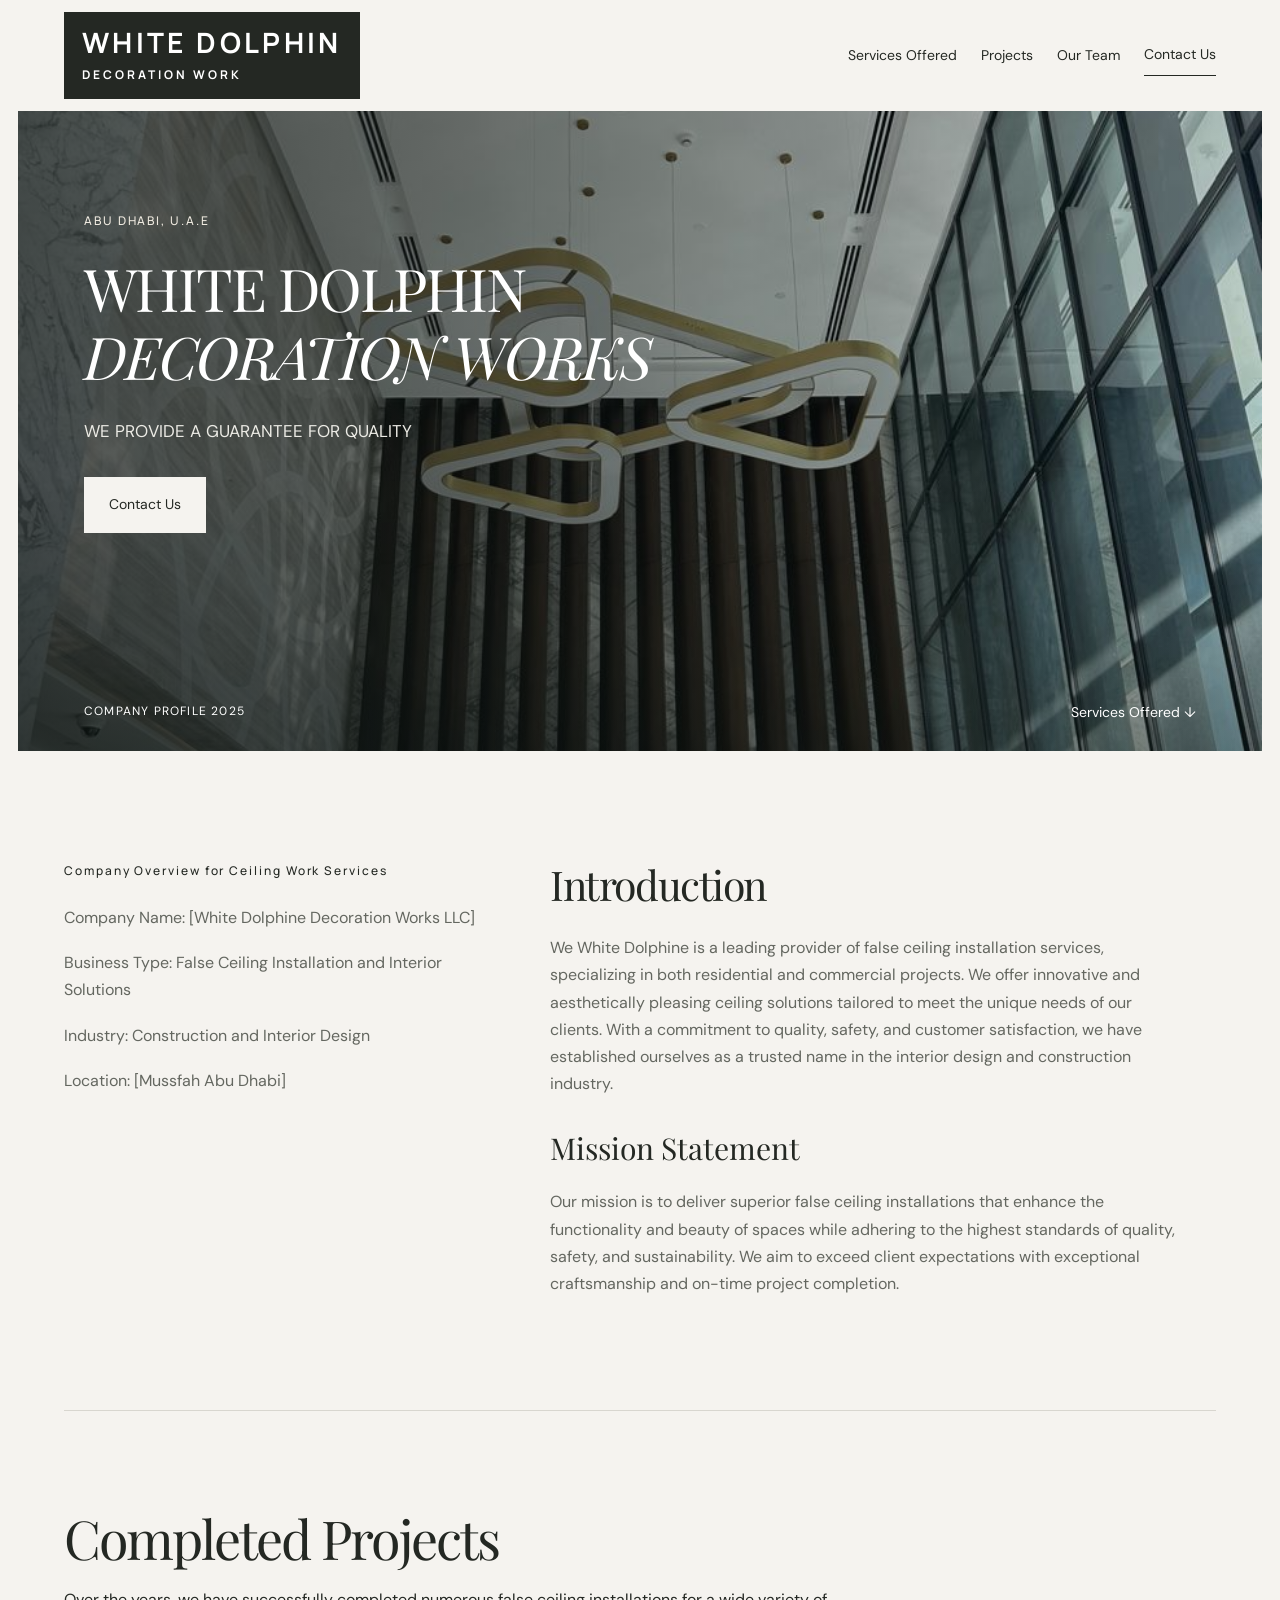
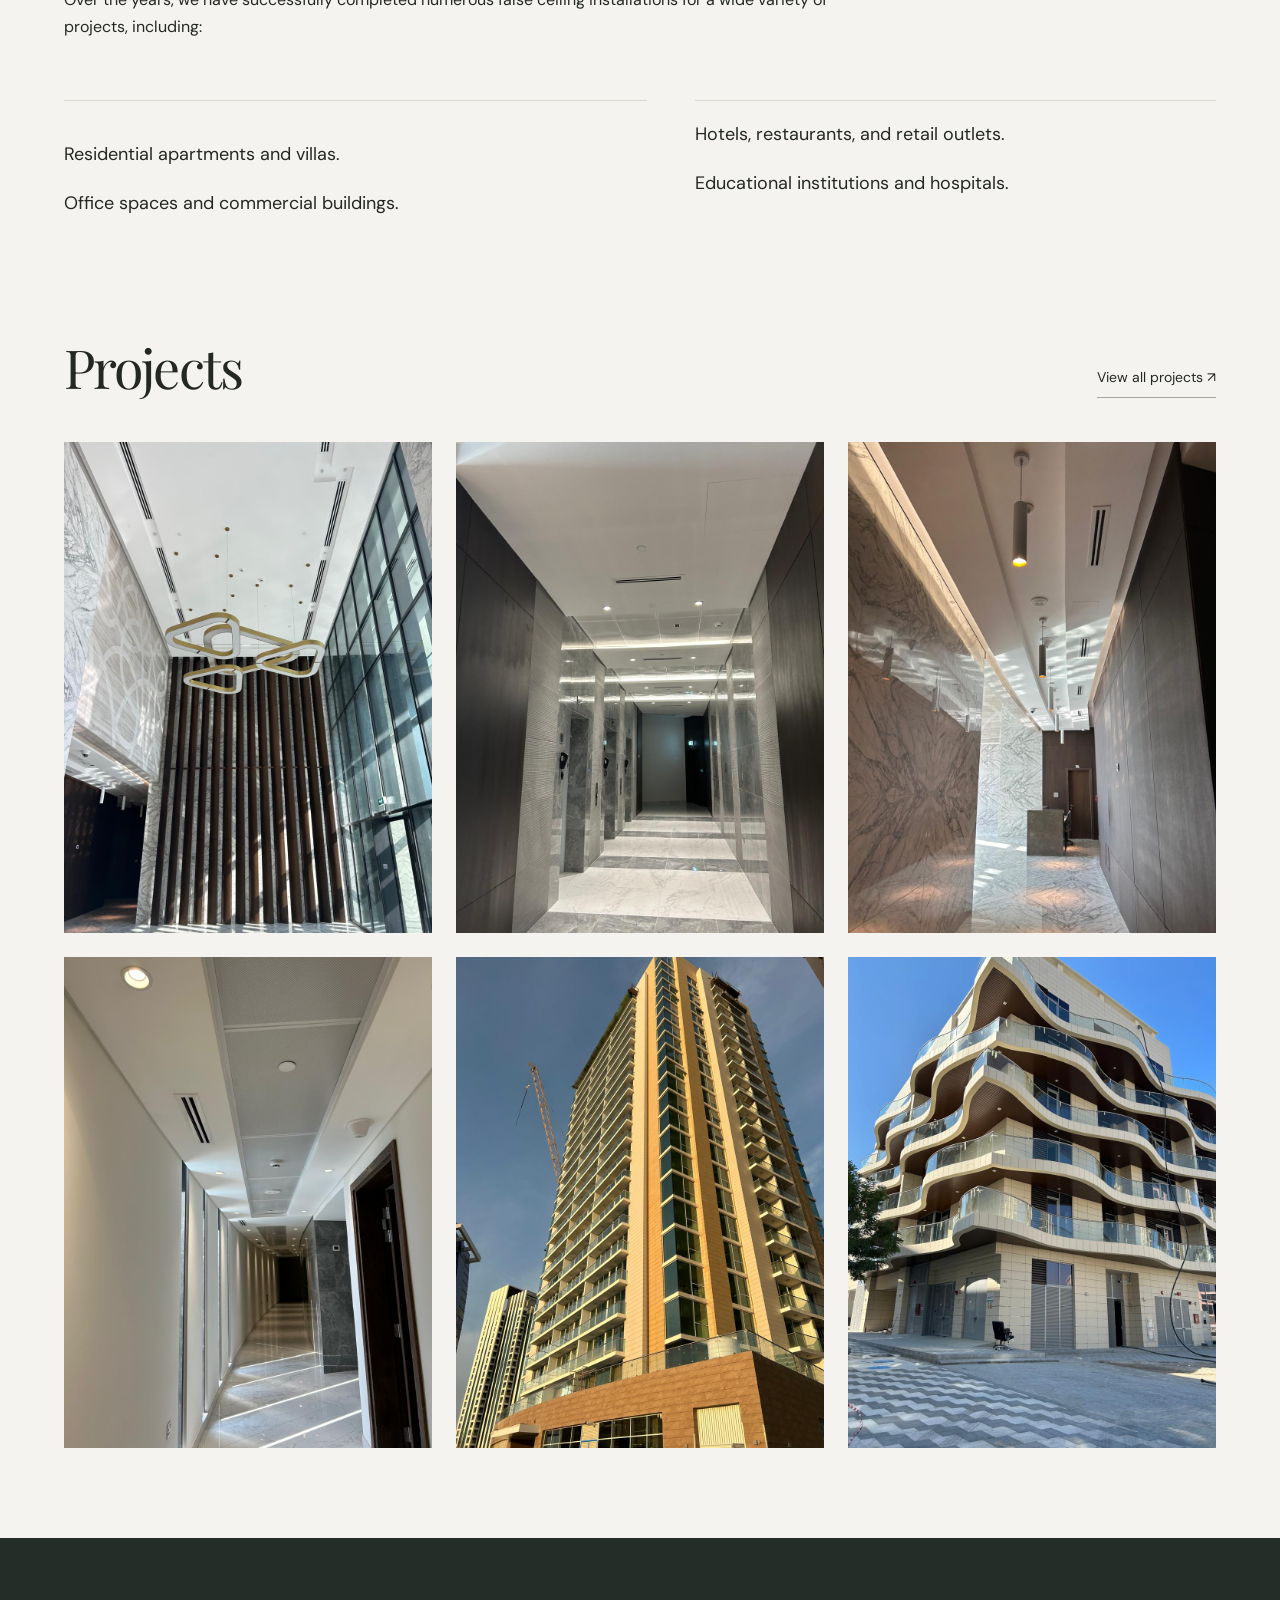
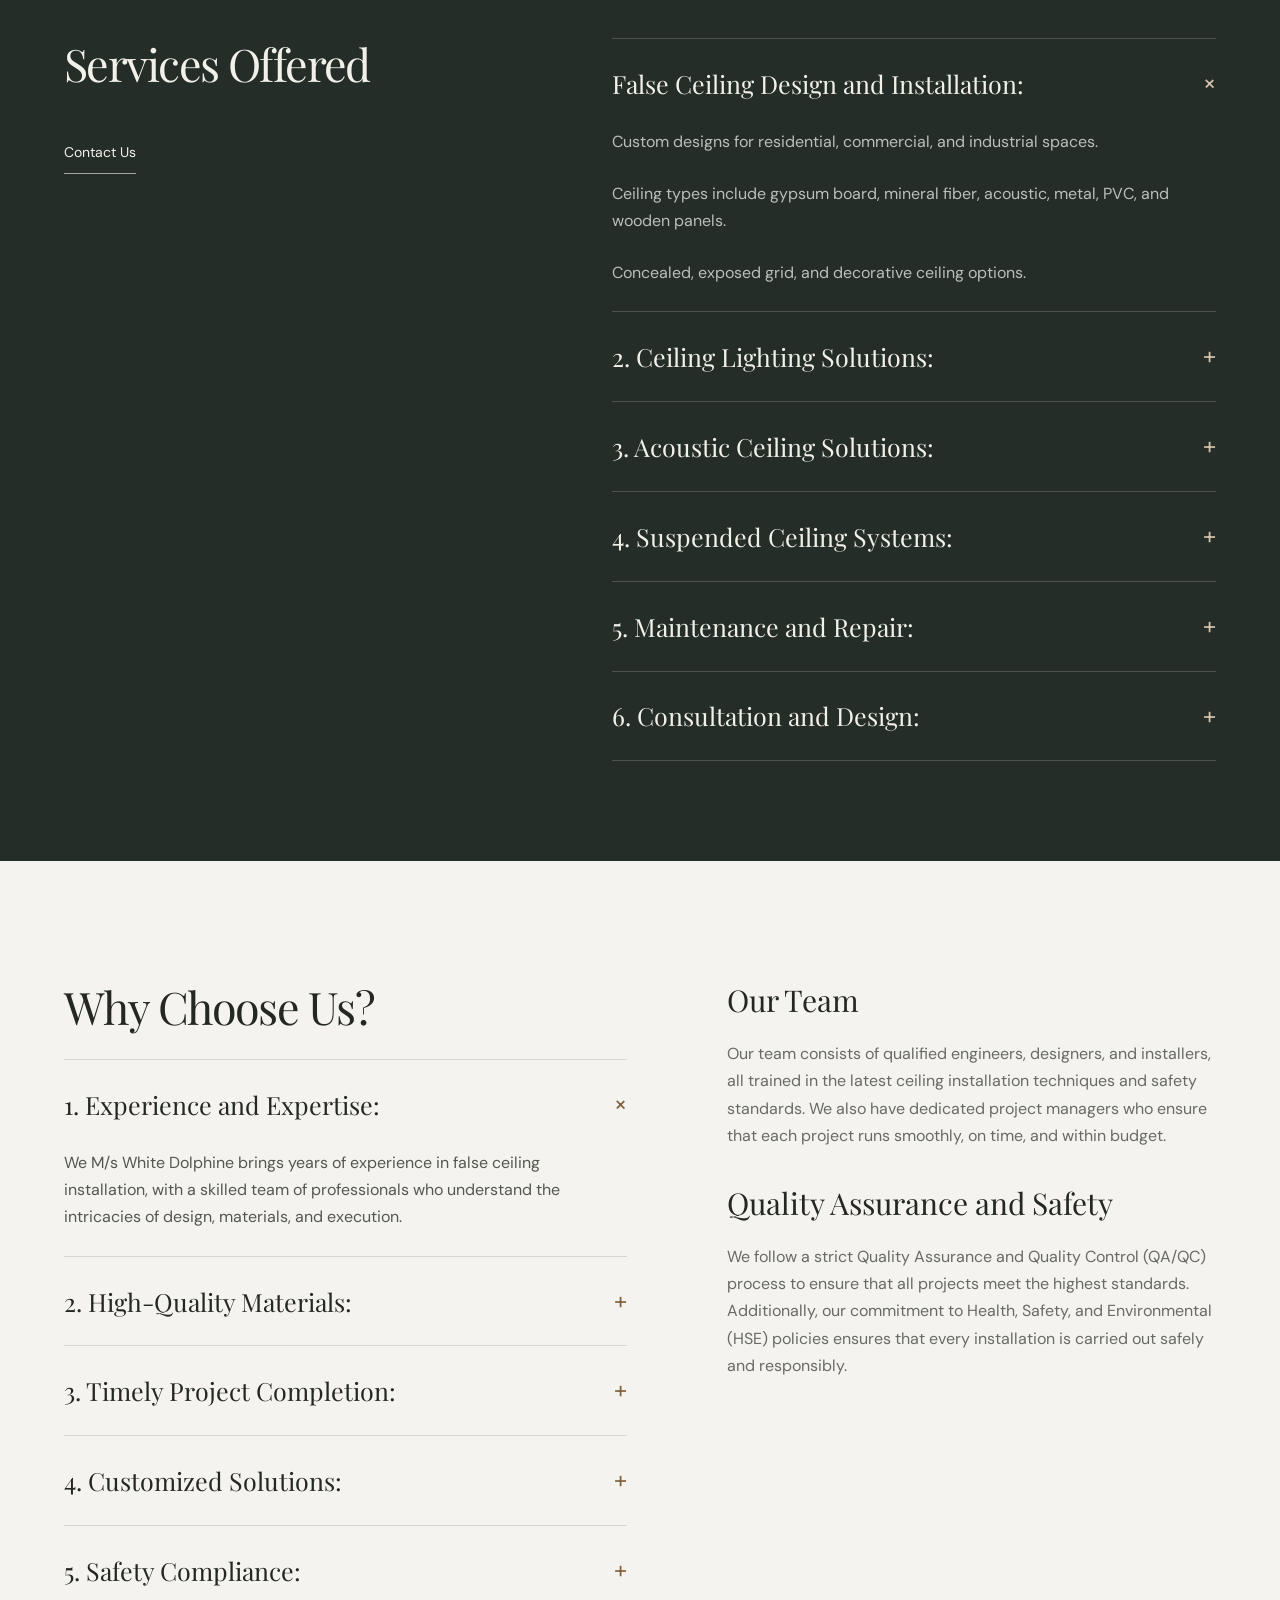
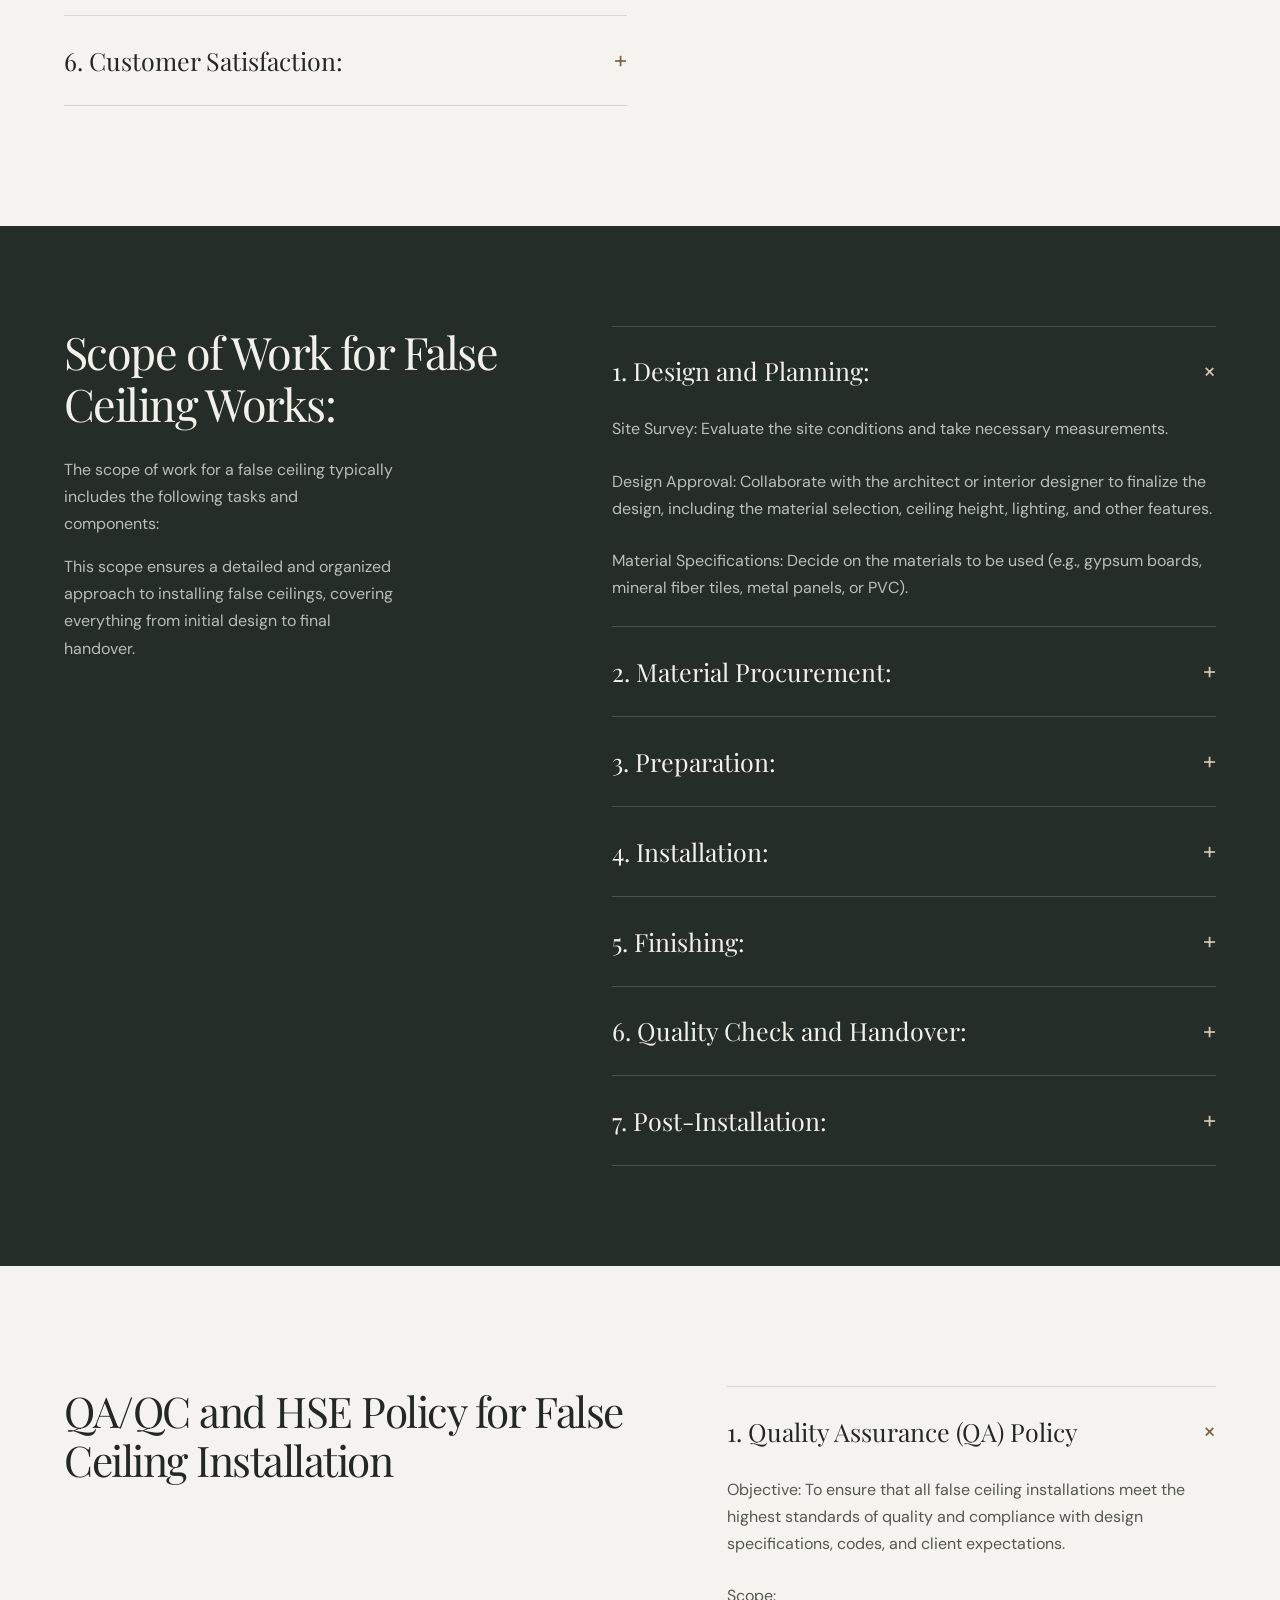
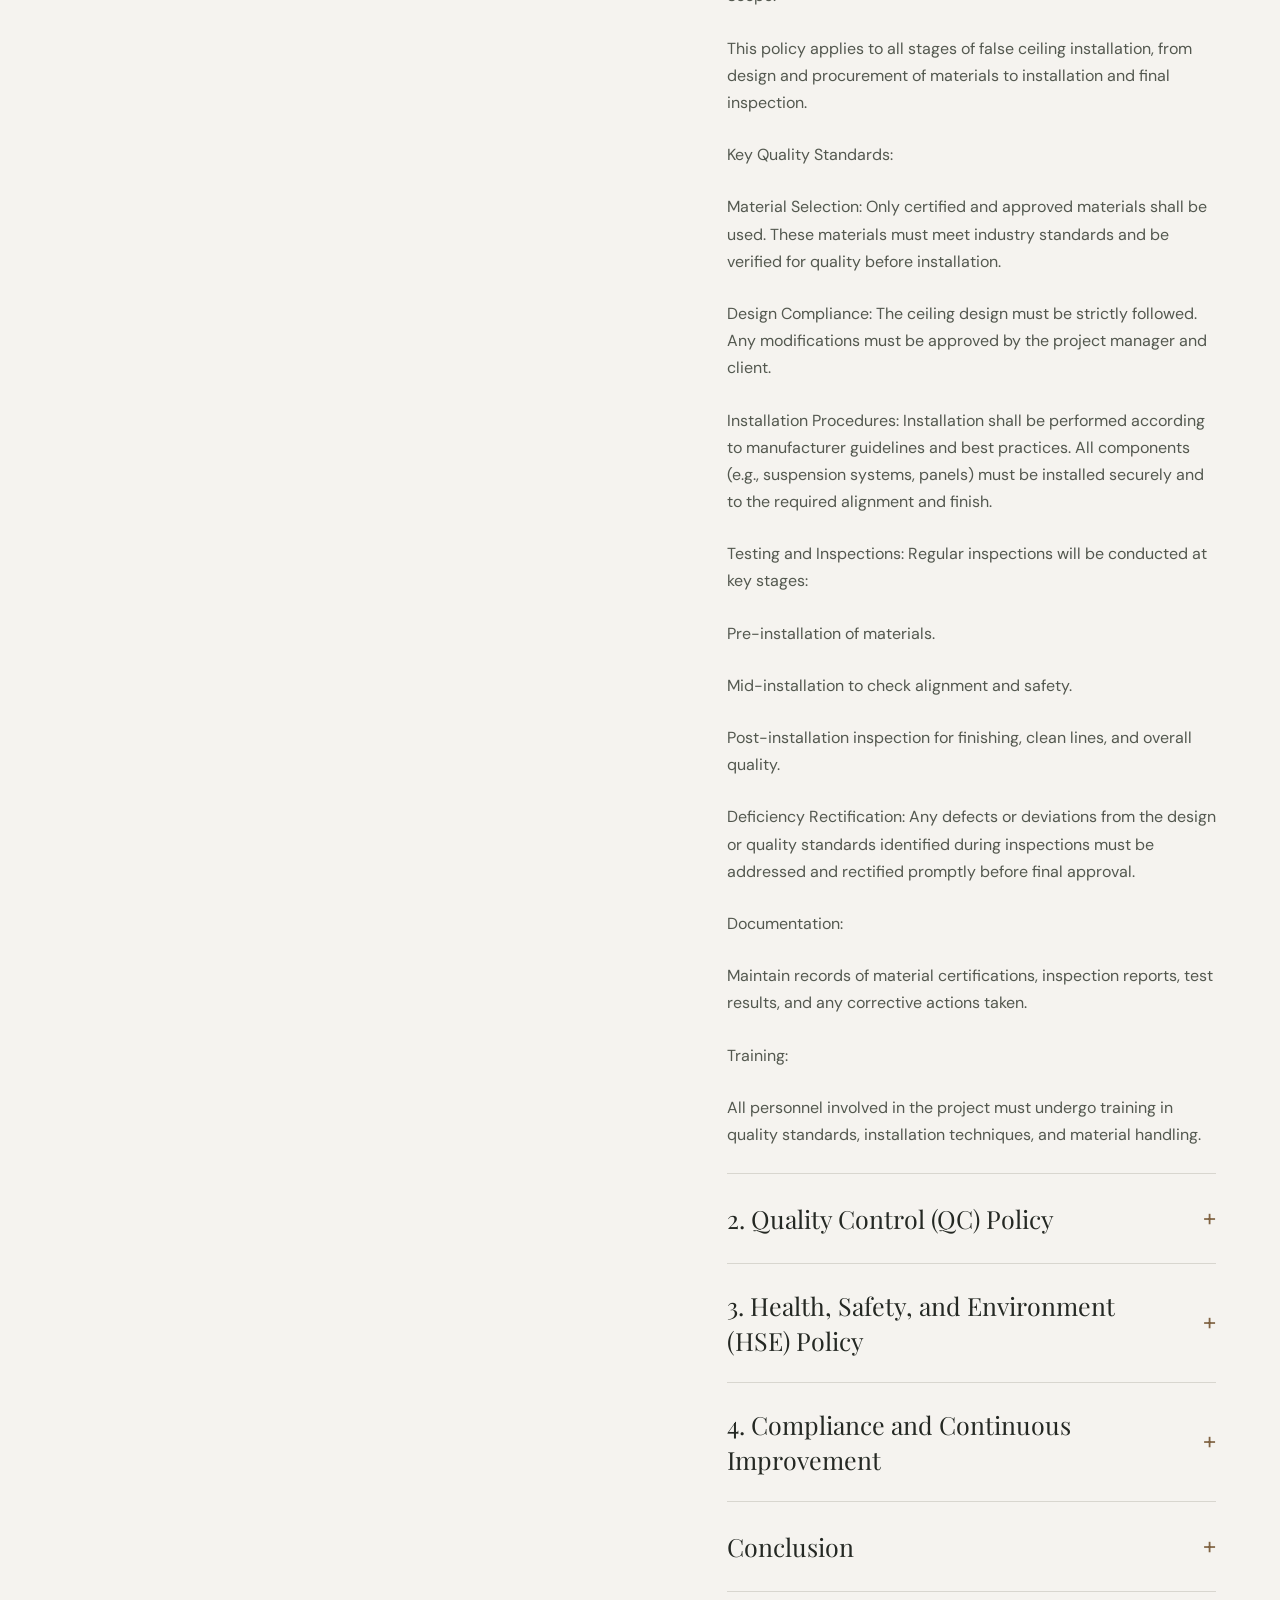
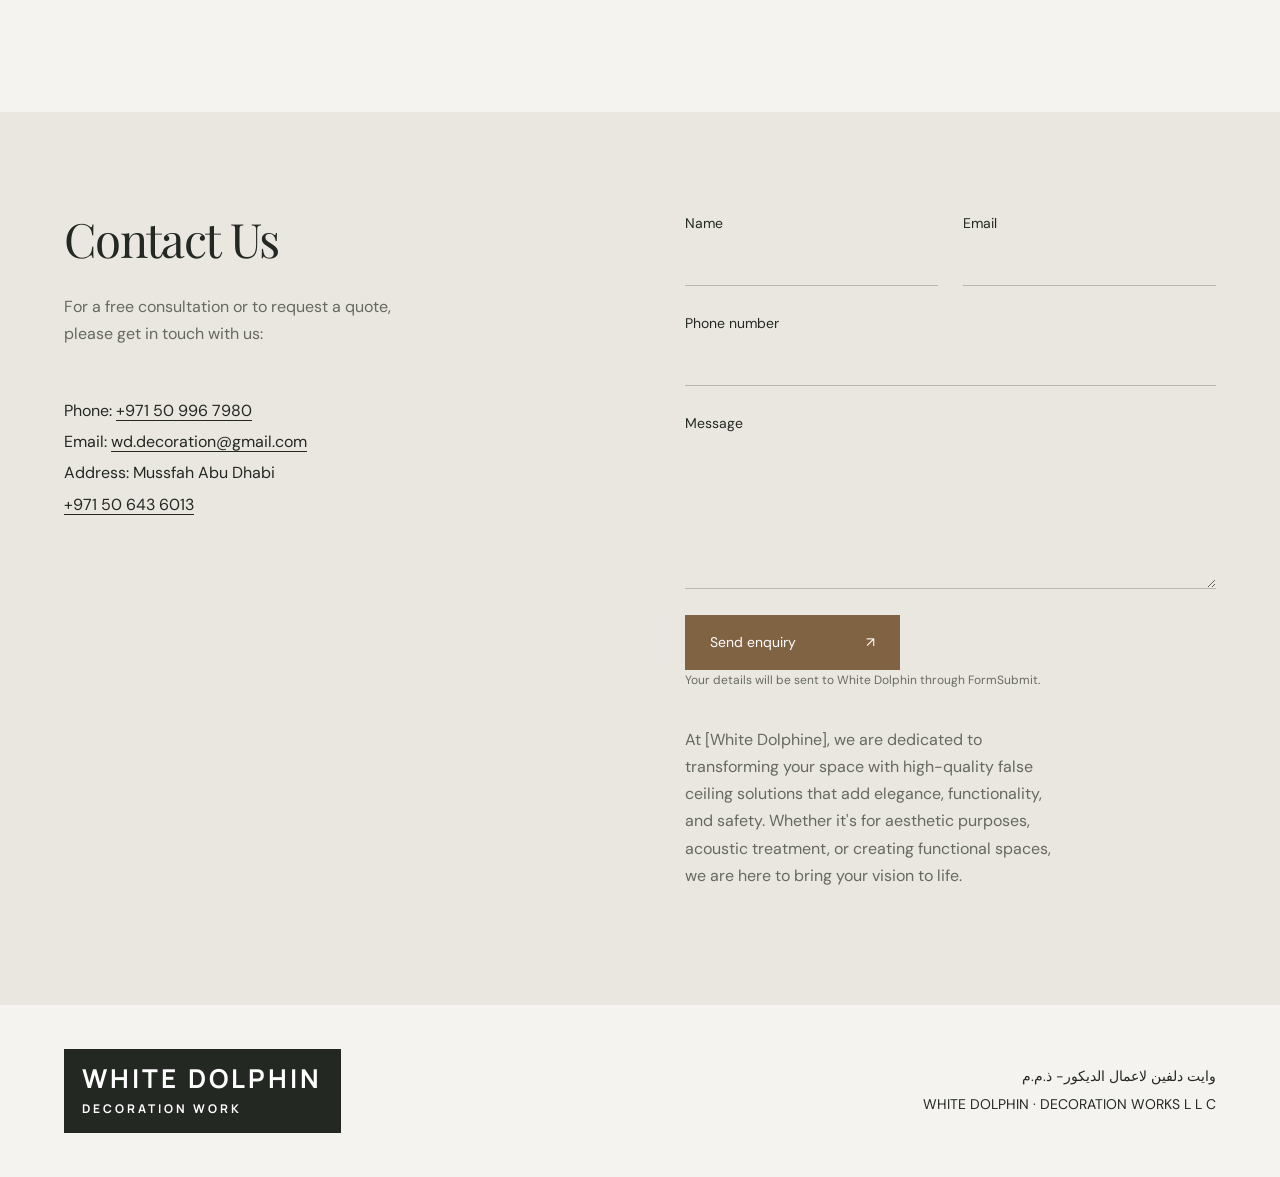
==== commit 34a8c7fb: "Add files via upload" ====
--- a/index.html
+++ b/index.html
@@ -1,7 +1,7 @@
-<!doctype html><html lang="en"><head><meta charset="utf-8"><meta name="viewport" content="width=device-width,initial-scale=1"><title>WHITE DOLPHIN — DECORATION WORKS</title><meta name="description" content="False Ceiling Installation and Interior Solutions"><link rel="stylesheet" href="style.css"></head><body><header><a class="brand" href="#">WHITE DOLPHIN<span>DECORATION WORKS</span></a><button class="menu" aria-label="Navigation" aria-expanded="false" aria-controls="navigation">☰</button><nav id="navigation"><a href="#services">Services Offered</a><a href="projects.html">Projects</a><a href="#about">Our Team</a><a href="#contact" class="nav-contact">Contact Us <span aria-hidden="true">↗</span></a></nav></header><main><section class="hero"><img src="assets/project-01.jpeg" alt="" fetchpriority="high"><div class="hero-shade"></div><div class="hero-copy"><p class="eyebrow">ABU DHABI, U.A.E</p><h1>WHITE DOLPHIN<br><em>DECORATION WORKS</em></h1><p>WE PROVIDE A GUARANTEE FOR QUALITY</p><a class="button light" href="#contact">Contact Us <span aria-hidden="true">↗</span></a></div><div class="hero-bottom"><span>COMPANY PROFILE 2025</span><a href="#services">Services Offered ↓</a></div></section><section class="intro wrap"><div><p class="eyebrow">Company Overview for Ceiling Work Services</p><p>Company Name: [White Dolphine Decoration Works LLC]</p><p>Business Type: False Ceiling Installation and Interior Solutions</p><p>Industry: Construction and Interior Design</p><p>Location: [Mussfah Abu Dhabi]</p></div><div><h2>Introduction</h2><p>We White Dolphine is a leading provider of false ceiling installation services, specializing in both residential and commercial projects. We offer innovative and aesthetically pleasing ceiling solutions tailored to meet the unique needs of our clients. With a commitment to quality, safety, and customer satisfaction, we have established ourselves as a trusted name in the interior design and construction industry.</p><h3 class="copy-heading">Mission Statement</h3><p>Our mission is to deliver superior false ceiling installations that enhance the functionality and beauty of spaces while adhering to the highest standards of quality, safety, and sustainability. We aim to exceed client expectations with exceptional craftsmanship and on-time project completion.</p></div></section><section class="projects wrap" id="projects"><div class="section-top"><div><h2>Completed Projects</h2><p>Over the years, we have successfully completed numerous false ceiling installations for a wide variety of projects, including:</p></div></div><div class="project-grid"><article class="project"><p>Residential apartments and villas.</p><p>Office spaces and commercial buildings.</p></article><article class="project second"><p>Hotels, restaurants, and retail outlets.</p><p>Educational institutions and hospitals.</p></article></div></section><section class="wrap home-gallery"><div class="section-top"><h2>Projects</h2><a class="text-link" href="projects.html">View all projects ↗</a></div><div class="photo-grid"><a class="photo-card" href="projects.html#photo-1"><img src="assets/project-01.jpeg" alt="White Dolphin project photograph 1" loading="lazy" width="960" height="1280"></a><a class="photo-card" href="projects.html#photo-2"><img src="assets/project-02.jpeg" alt="White Dolphin project photograph 2" loading="lazy" width="960" height="1280"></a><a class="photo-card" href="projects.html#photo-3"><img src="assets/project-03.jpeg" alt="White Dolphin project photograph 3" loading="lazy" width="960" height="1280"></a><a class="photo-card" href="projects.html#photo-4"><img src="assets/project-04.jpeg" alt="White Dolphin project photograph 4" loading="lazy" width="960" height="1280"></a><a class="photo-card" href="projects.html#photo-5"><img src="assets/project-05.jpeg" alt="White Dolphin project photograph 5" loading="lazy" width="960" height="1280"></a><a class="photo-card" href="projects.html#photo-6"><img src="assets/project-06.jpeg" alt="White Dolphin project photograph 6" loading="lazy" width="960" height="1280"></a></div></section><section class="services" id="services"><div class="wrap services-layout"><div class="services-heading"><h2>Services Offered</h2><a class="text-link" href="#contact">Contact Us ↗</a></div><div class="service-list"><details open><summary><h3>False Ceiling Design and Installation:</h3><span class="plus" aria-hidden="true">+</span></summary><div class="document-copy"><p>Custom designs for residential, commercial, and industrial spaces.</p><p>Ceiling types include gypsum board, mineral fiber, acoustic, metal, PVC, and wooden panels.</p><p>Concealed, exposed grid, and decorative ceiling options.</p></div></details><details><summary><h3>2. Ceiling Lighting Solutions:</h3><span class="plus" aria-hidden="true">+</span></summary><div class="document-copy"><p>Integration of lighting systems within false ceilings, including LED lights, recessed lights, and pendant lights.</p><p>Smart lighting solutions for energy efficiency and aesthetic appeal.</p></div></details><details><summary><h3>3. Acoustic Ceiling Solutions:</h3><span class="plus" aria-hidden="true">+</span></summary><div class="document-copy"><p>Noise reduction and soundproofing systems tailored to office spaces, conference rooms, theaters, and studios.</p></div></details><details><summary><h3>4. Suspended Ceiling Systems:</h3><span class="plus" aria-hidden="true">+</span></summary><div class="document-copy"><p>Installation of ceiling grids and suspension systems for stability and ease of access to utilities.</p></div></details><details><summary><h3>5. Maintenance and Repair:</h3><span class="plus" aria-hidden="true">+</span></summary><div class="document-copy"><p>Post-installation maintenance, cleaning, and repair services for damaged or aging false ceilings.</p></div></details><details><summary><h3>6. Consultation and Design:</h3><span class="plus" aria-hidden="true">+</span></summary><div class="document-copy"><p>Expert consultation to help clients choose the right materials and designs for their specific needs.</p><p>Detailed project planning, including timelines, cost estimation, and budgeting.</p></div></details></div></div></section><section class="about wrap" id="about"><div class="about-title"><h2>Why Choose Us?</h2><div class="light-accordions service-list"><details open><summary><h3>1. Experience and Expertise:</h3><span class="plus" aria-hidden="true">+</span></summary><div class="document-copy"><p>We M/s White Dolphine brings years of experience in false ceiling installation, with a skilled team of professionals who understand the intricacies of design, materials, and execution.</p></div></details><details><summary><h3>2. High-Quality Materials:</h3><span class="plus" aria-hidden="true">+</span></summary><div class="document-copy"><p>We use only the best-quality materials sourced from trusted suppliers, ensuring durability, safety, and aesthetic appeal.</p></div></details><details><summary><h3>3. Timely Project Completion:</h3><span class="plus" aria-hidden="true">+</span></summary><div class="document-copy"><p>We pride ourselves on completing projects within the specified timeframe, minimizing disruption to your daily activities.</p></div></details><details><summary><h3>4. Customized Solutions:</h3><span class="plus" aria-hidden="true">+</span></summary><div class="document-copy"><p>Each project is unique, and we offer personalized ceiling solutions that align with your design vision, functional needs, and budget.</p></div></details><details><summary><h3>5. Safety Compliance:</h3><span class="plus" aria-hidden="true">+</span></summary><div class="document-copy"><p>Our team adheres to strict safety protocols and ensures that all installations are compliant with relevant building codes and regulations.</p></div></details><details><summary><h3>6. Customer Satisfaction:</h3><span class="plus" aria-hidden="true">+</span></summary><div class="document-copy"><p>Our focus is on ensuring the satisfaction of our clients through clear communication, high-quality work, and attention to detail.</p></div></details></div></div><div class="about-copy"><h3 class="copy-heading">Our Team</h3><p>Our team consists of qualified engineers, designers, and installers, all trained in the latest ceiling installation techniques and safety standards. We also have dedicated project managers who ensure that each project runs smoothly, on time, and within budget.</p><h3 class="copy-heading">Quality Assurance and Safety</h3><p>We follow a strict Quality Assurance and Quality Control (QA/QC) process to ensure that all projects meet the highest standards. Additionally, our commitment to Health, Safety, and Environmental (HSE) policies ensures that every installation is carried out safely and responsibly.</p></div></section><section class="services scope" id="scope"><div class="wrap services-layout"><div class="services-heading"><h2>Scope of Work for False Ceiling Works:</h2><p>The scope of work for a false ceiling typically includes the following tasks and components:</p><p>This scope ensures a detailed and organized approach to installing false ceilings, covering everything from initial design to final handover.</p></div><div class="service-list"><details open><summary><h3>1. Design and Planning:</h3><span class="plus" aria-hidden="true">+</span></summary><div class="document-copy"><p>Site Survey: Evaluate the site conditions and take necessary measurements.</p><p>Design Approval: Collaborate with the architect or interior designer to finalize the design, including the material selection, ceiling height, lighting, and other features.</p><p>Material Specifications: Decide on the materials to be used (e.g., gypsum boards, mineral fiber tiles, metal panels, or PVC).</p></div></details><details><summary><h3>2. Material Procurement:</h3><span class="plus" aria-hidden="true">+</span></summary><div class="document-copy"><p>Ceiling Panels: Selection of panels based on design and functional needs.</p><p>Suspension System: This includes tracks, hangers, and accessories to support the ceiling.</p><p>Finishing Materials: Paint, textures, or finishes to apply to the ceiling panels.</p><p>Additional Fixtures: If required, lights, diffusers, air vents, speakers, and other utilities.</p></div></details><details><summary><h3>3. Preparation:</h3><span class="plus" aria-hidden="true">+</span></summary><div class="document-copy"><p>Site Clearing: Ensure the work area is clear of any obstacles and ready for ceiling installation.</p><p>Temporary Supports: If necessary, install temporary supports for structural stability.</p></div></details><details><summary><h3>4. Installation:</h3><span class="plus" aria-hidden="true">+</span></summary><div class="document-copy"><p>Framework Installation: Install the metal grid or suspension system (either exposed or concealed) that will hold the ceiling panels.</p><p>Ceiling Panel Installation: Attach the ceiling panels to the framework securely.</p><p>Electrical Work: Incorporate any lighting fixtures, vents, or other utilities within the false ceiling.</p><p>Adjustments: Ensure the ceiling is level and properly aligned.</p></div></details><details><summary><h3>5. Finishing:</h3><span class="plus" aria-hidden="true">+</span></summary><div class="document-copy"><p>Jointing and Sealing: Apply joint compound to seams and gaps, and ensure a smooth finish.</p><p>Painting/Texture: Apply paint or texture to the surface of the false ceiling, if required.</p><p>Clean-Up: Remove any construction debris and clean the work area.</p></div></details><details><summary><h3>6. Quality Check and Handover:</h3><span class="plus" aria-hidden="true">+</span></summary><div class="document-copy"><p>Final Inspection: Ensure all elements are correctly installed and meet design specifications.</p><p>Defects Rectification: Address any defects or issues that arise during installation.</p><p>Client Handover: Present the completed false ceiling to the client, ensuring satisfaction and functionality.</p></div></details><details><summary><h3>7. Post-Installation:</h3><span class="plus" aria-hidden="true">+</span></summary><div class="document-copy"><p>Maintenance: Provide the client with guidelines for maintaining the false ceiling, including cleaning and periodic checks.</p><p>Warranty: Offer a warranty on the installation, materials, and workmanship as per the agreement.</p></div></details></div></div></section><section class="about wrap policy" id="policy"><div class="about-title"><h2>QA/QC and HSE Policy for False Ceiling Installation</h2></div><div class="light-accordions service-list"><details open><summary><h3>1. Quality Assurance (QA) Policy</h3><span class="plus" aria-hidden="true">+</span></summary><div class="document-copy"><p>Objective: To ensure that all false ceiling installations meet the highest standards of quality and compliance with design specifications, codes, and client expectations.</p><p>Scope:</p><p>This policy applies to all stages of false ceiling installation, from design and procurement of materials to installation and final inspection.</p><p>Key Quality Standards:</p><p>Material Selection: Only certified and approved materials shall be used. These materials must meet industry standards and be verified for quality before installation.</p><p>Design Compliance: The ceiling design must be strictly followed. Any modifications must be approved by the project manager and client.</p><p>Installation Procedures: Installation shall be performed according to manufacturer guidelines and best practices. All components (e.g., suspension systems, panels) must be installed securely and to the required alignment and finish.</p><p>Testing and Inspections: Regular inspections will be conducted at key stages:</p><p>Pre-installation of materials.</p><p>Mid-installation to check alignment and safety.</p><p>Post-installation inspection for finishing, clean lines, and overall quality.</p><p>Deficiency Rectification: Any defects or deviations from the design or quality standards identified during inspections must be addressed and rectified promptly before final approval.</p><p>Documentation:</p><p>Maintain records of material certifications, inspection reports, test results, and any corrective actions taken.</p><p>Training:</p><p>All personnel involved in the project must undergo training in quality standards, installation techniques, and material handling.</p></div></details><details><summary><h3>2. Quality Control (QC) Policy</h3><span class="plus" aria-hidden="true">+</span></summary><div class="document-copy"><p>Objective: To monitor and control the quality of materials, workmanship, and finished products throughout the false ceiling installation process.</p><p>Quality Control Measures:</p><p>Pre-Installation Inspection: Inspect all materials for damage, defects, and conformity with the approved specifications before delivery to the site.</p><p>Installation Supervision: Ensure that the installation team follows the correct procedures for ceiling grid setup, panel installation, and alignment. Supervisors should conduct routine checks.</p><p>Final Inspection and Approval: After installation, a thorough inspection will be conducted to verify:</p><p>Proper fixing of panels and grids.</p><p>Seamless finishes with no visible gaps or defects.</p><p>Safety features like lighting, ventilation, and fireproofing (if applicable).</p><p>Client Sign-Off: Before final handover, obtain client approval that the false ceiling meets their expectations and the agreed specifications.</p><p>Corrective Actions: If any issues are detected during the QC process, corrective actions will be taken, including:</p><p>Rework or replacement of defective materials.</p><p>Re-adjustment of installed components.</p><p>Final retesting to ensure compliance.</p></div></details><details><summary><h3>3. Health, Safety, and Environment (HSE) Policy</h3><span class="plus" aria-hidden="true">+</span></summary><div class="document-copy"><p>Objective: To protect the health and safety of all personnel involved in the false ceiling installation process and to minimize the environmental impact of the project.</p><p>HSE Responsibilities:</p><p>Site Safety: Ensure that the work area is secured and free from hazards. Barricades and warning signs must be placed in areas where work is being performed.</p><p>Personal Protective Equipment (PPE): All workers must wear appropriate PPE, including hard hats, gloves, safety boots, eye protection, and hearing protection when necessary.</p><p>Equipment Safety: All tools and machinery used for ceiling installation must be in good working condition. Operators must be trained to handle these tools safely.</p><p>Material Handling: Materials should be stored and transported in a safe manner to prevent accidents, especially for heavy or fragile components.</p><p>Working at Heights: For ceiling installation that requires working at elevated heights, ensure that workers use proper scaffolding, ladders, or lifts. Workers must be trained in fall protection techniques.</p><p>Fire Safety: Ensure that fire extinguishers are readily available on-site, especially if flammable materials are being used. Adhere to all fire safety regulations.</p><p>Waste Management: Proper disposal of construction debris and packaging material must be carried out. Recycling options should be considered, and materials should be disposed of in an environmentally responsible manner.</p><p>Emergency Protocols:</p><p>First aid kits must be available on-site, and workers should be trained in basic first aid procedures.</p><p>Emergency evacuation procedures must be posted and communicated to all workers.</p><p>Environmental Protection:</p><p>Minimize dust, noise, and air pollution during the installation.</p><p>Ensure the project complies with local environmental regulations, such as waste disposal and energy efficiency standards.</p></div></details><details><summary><h3>4. Compliance and Continuous Improvement</h3><span class="plus" aria-hidden="true">+</span></summary><div class="document-copy"><p>Regulatory Compliance: Ensure the project complies with all local building codes, safety regulations, and environmental standards.</p><p>Continuous Improvement: Regularly review QA/QC and HSE policies and procedures. Gather feedback from workers and clients to identify areas for improvement and update the procedures accordingly.</p></div></details><details><summary><h3>Conclusion</h3><span class="plus" aria-hidden="true">+</span></summary><div class="document-copy"><p>By adhering to this QA/QC and HSE policy, the false ceiling installation process will maintain the highest standards of quality, safety, and environmental responsibility. Ensuring the safety of workers, the satisfaction of clients, and the protection of the environment is a top priority throughout the project.</p></div></details></div></section><section class="contact" id="contact"><div class="wrap contact-grid"><div><h2>Contact Us</h2><p>For a free consultation or to request a quote, please get in touch with us:</p><div class="contact-details"><p>Phone: <a href="tel:+971509967980">+971 50 996 7980</a></p><p>Email: <a href="mailto:wd.decoration@gmail.com">wd.decoration@gmail.com</a></p><p>Address: Mussfah Abu Dhabi</p><p><a href="tel:+971506436013">+971 50 643 6013</a></p></div></div><div class="about-copy"><form id="enquiry" action="https://formsubmit.co/wd.decoration@gmail.com" method="POST">
+<!doctype html><html lang="en"><head><meta charset="utf-8"><meta name="viewport" content="width=device-width,initial-scale=1"><title>WHITE DOLPHIN — DECORATION WORKS</title><meta name="description" content="False Ceiling Installation and Interior Solutions"><link rel="stylesheet" href="style.css"></head><body><header><a class="brand" href="#">WHITE DOLPHIN<span>DECORATION WORK</span></a><button class="menu" aria-label="Navigation" aria-expanded="false" aria-controls="navigation">☰</button><nav id="navigation"><a href="#services">Services Offered</a><a href="projects.html">Projects</a><a href="#about">Our Team</a><a href="#contact" class="nav-contact">Contact Us</a></nav></header><main><section class="hero"><img src="assets/project-01.jpeg" alt="" fetchpriority="high"><div class="hero-shade"></div><div class="hero-copy"><p class="eyebrow">ABU DHABI, U.A.E</p><h1>WHITE DOLPHIN<br><em>DECORATION WORKS</em></h1><p>WE PROVIDE A GUARANTEE FOR QUALITY</p><a class="button light" href="#contact">Contact Us</a></div><div class="hero-bottom"><span>COMPANY PROFILE 2025</span><a href="#services">Services Offered ↓</a></div></section><section class="intro wrap"><div><p class="eyebrow">Company Overview for Ceiling Work Services</p><p>Company Name: [White Dolphine Decoration Works LLC]</p><p>Business Type: False Ceiling Installation and Interior Solutions</p><p>Industry: Construction and Interior Design</p><p>Location: [Mussfah Abu Dhabi]</p></div><div><h2>Introduction</h2><p>We White Dolphine is a leading provider of false ceiling installation services, specializing in both residential and commercial projects. We offer innovative and aesthetically pleasing ceiling solutions tailored to meet the unique needs of our clients. With a commitment to quality, safety, and customer satisfaction, we have established ourselves as a trusted name in the interior design and construction industry.</p><h3 class="copy-heading">Mission Statement</h3><p>Our mission is to deliver superior false ceiling installations that enhance the functionality and beauty of spaces while adhering to the highest standards of quality, safety, and sustainability. We aim to exceed client expectations with exceptional craftsmanship and on-time project completion.</p></div></section><section class="projects wrap" id="projects"><div class="section-top"><div><h2>Completed Projects</h2><p>Over the years, we have successfully completed numerous false ceiling installations for a wide variety of projects, including:</p></div></div><div class="project-grid"><article class="project"><p>Residential apartments and villas.</p><p>Office spaces and commercial buildings.</p></article><article class="project second"><p>Hotels, restaurants, and retail outlets.</p><p>Educational institutions and hospitals.</p></article></div></section><section class="wrap home-gallery"><div class="section-top"><h2>Projects</h2><a class="text-link" href="projects.html">View all projects ↗</a></div><div class="photo-grid" id="home-project-gallery"><a class="photo-card" href="projects.html#photo-1"><img src="assets/project-01.jpeg" alt="White Dolphin project photograph 1" loading="lazy" width="960" height="1280"></a><a class="photo-card" href="projects.html#photo-2"><img src="assets/project-02.jpeg" alt="White Dolphin project photograph 2" loading="lazy" width="960" height="1280"></a><a class="photo-card" href="projects.html#photo-3"><img src="assets/project-03.jpeg" alt="White Dolphin project photograph 3" loading="lazy" width="960" height="1280"></a><a class="photo-card" href="projects.html#photo-4"><img src="assets/project-04.jpeg" alt="White Dolphin project photograph 4" loading="lazy" width="960" height="1280"></a><a class="photo-card" href="projects.html#photo-5"><img src="assets/project-05.jpeg" alt="White Dolphin project photograph 5" loading="lazy" width="960" height="1280"></a><a class="photo-card" href="projects.html#photo-6"><img src="assets/project-06.jpeg" alt="White Dolphin project photograph 6" loading="lazy" width="960" height="1280"></a></div></section><section class="services" id="services"><div class="wrap services-layout"><div class="services-heading"><h2>Services Offered</h2><a class="text-link" href="#contact">Contact Us</a></div><div class="service-list"><details open><summary><h3>False Ceiling Design and Installation:</h3><span class="plus" aria-hidden="true">+</span></summary><div class="document-copy"><p>Custom designs for residential, commercial, and industrial spaces.</p><p>Ceiling types include gypsum board, mineral fiber, acoustic, metal, PVC, and wooden panels.</p><p>Concealed, exposed grid, and decorative ceiling options.</p></div></details><details><summary><h3>2. Ceiling Lighting Solutions:</h3><span class="plus" aria-hidden="true">+</span></summary><div class="document-copy"><p>Integration of lighting systems within false ceilings, including LED lights, recessed lights, and pendant lights.</p><p>Smart lighting solutions for energy efficiency and aesthetic appeal.</p></div></details><details><summary><h3>3. Acoustic Ceiling Solutions:</h3><span class="plus" aria-hidden="true">+</span></summary><div class="document-copy"><p>Noise reduction and soundproofing systems tailored to office spaces, conference rooms, theaters, and studios.</p></div></details><details><summary><h3>4. Suspended Ceiling Systems:</h3><span class="plus" aria-hidden="true">+</span></summary><div class="document-copy"><p>Installation of ceiling grids and suspension systems for stability and ease of access to utilities.</p></div></details><details><summary><h3>5. Maintenance and Repair:</h3><span class="plus" aria-hidden="true">+</span></summary><div class="document-copy"><p>Post-installation maintenance, cleaning, and repair services for damaged or aging false ceilings.</p></div></details><details><summary><h3>6. Consultation and Design:</h3><span class="plus" aria-hidden="true">+</span></summary><div class="document-copy"><p>Expert consultation to help clients choose the right materials and designs for their specific needs.</p><p>Detailed project planning, including timelines, cost estimation, and budgeting.</p></div></details></div></div></section><section class="about wrap" id="about"><div class="about-title"><h2>Why Choose Us?</h2><div class="light-accordions service-list"><details open><summary><h3>1. Experience and Expertise:</h3><span class="plus" aria-hidden="true">+</span></summary><div class="document-copy"><p>We M/s White Dolphine brings years of experience in false ceiling installation, with a skilled team of professionals who understand the intricacies of design, materials, and execution.</p></div></details><details><summary><h3>2. High-Quality Materials:</h3><span class="plus" aria-hidden="true">+</span></summary><div class="document-copy"><p>We use only the best-quality materials sourced from trusted suppliers, ensuring durability, safety, and aesthetic appeal.</p></div></details><details><summary><h3>3. Timely Project Completion:</h3><span class="plus" aria-hidden="true">+</span></summary><div class="document-copy"><p>We pride ourselves on completing projects within the specified timeframe, minimizing disruption to your daily activities.</p></div></details><details><summary><h3>4. Customized Solutions:</h3><span class="plus" aria-hidden="true">+</span></summary><div class="document-copy"><p>Each project is unique, and we offer personalized ceiling solutions that align with your design vision, functional needs, and budget.</p></div></details><details><summary><h3>5. Safety Compliance:</h3><span class="plus" aria-hidden="true">+</span></summary><div class="document-copy"><p>Our team adheres to strict safety protocols and ensures that all installations are compliant with relevant building codes and regulations.</p></div></details><details><summary><h3>6. Customer Satisfaction:</h3><span class="plus" aria-hidden="true">+</span></summary><div class="document-copy"><p>Our focus is on ensuring the satisfaction of our clients through clear communication, high-quality work, and attention to detail.</p></div></details></div></div><div class="about-copy"><h3 class="copy-heading">Our Team</h3><p>Our team consists of qualified engineers, designers, and installers, all trained in the latest ceiling installation techniques and safety standards. We also have dedicated project managers who ensure that each project runs smoothly, on time, and within budget.</p><h3 class="copy-heading">Quality Assurance and Safety</h3><p>We follow a strict Quality Assurance and Quality Control (QA/QC) process to ensure that all projects meet the highest standards. Additionally, our commitment to Health, Safety, and Environmental (HSE) policies ensures that every installation is carried out safely and responsibly.</p></div></section><section class="services scope" id="scope"><div class="wrap services-layout"><div class="services-heading"><h2>Scope of Work for False Ceiling Works:</h2><p>The scope of work for a false ceiling typically includes the following tasks and components:</p><p>This scope ensures a detailed and organized approach to installing false ceilings, covering everything from initial design to final handover.</p></div><div class="service-list"><details open><summary><h3>1. Design and Planning:</h3><span class="plus" aria-hidden="true">+</span></summary><div class="document-copy"><p>Site Survey: Evaluate the site conditions and take necessary measurements.</p><p>Design Approval: Collaborate with the architect or interior designer to finalize the design, including the material selection, ceiling height, lighting, and other features.</p><p>Material Specifications: Decide on the materials to be used (e.g., gypsum boards, mineral fiber tiles, metal panels, or PVC).</p></div></details><details><summary><h3>2. Material Procurement:</h3><span class="plus" aria-hidden="true">+</span></summary><div class="document-copy"><p>Ceiling Panels: Selection of panels based on design and functional needs.</p><p>Suspension System: This includes tracks, hangers, and accessories to support the ceiling.</p><p>Finishing Materials: Paint, textures, or finishes to apply to the ceiling panels.</p><p>Additional Fixtures: If required, lights, diffusers, air vents, speakers, and other utilities.</p></div></details><details><summary><h3>3. Preparation:</h3><span class="plus" aria-hidden="true">+</span></summary><div class="document-copy"><p>Site Clearing: Ensure the work area is clear of any obstacles and ready for ceiling installation.</p><p>Temporary Supports: If necessary, install temporary supports for structural stability.</p></div></details><details><summary><h3>4. Installation:</h3><span class="plus" aria-hidden="true">+</span></summary><div class="document-copy"><p>Framework Installation: Install the metal grid or suspension system (either exposed or concealed) that will hold the ceiling panels.</p><p>Ceiling Panel Installation: Attach the ceiling panels to the framework securely.</p><p>Electrical Work: Incorporate any lighting fixtures, vents, or other utilities within the false ceiling.</p><p>Adjustments: Ensure the ceiling is level and properly aligned.</p></div></details><details><summary><h3>5. Finishing:</h3><span class="plus" aria-hidden="true">+</span></summary><div class="document-copy"><p>Jointing and Sealing: Apply joint compound to seams and gaps, and ensure a smooth finish.</p><p>Painting/Texture: Apply paint or texture to the surface of the false ceiling, if required.</p><p>Clean-Up: Remove any construction debris and clean the work area.</p></div></details><details><summary><h3>6. Quality Check and Handover:</h3><span class="plus" aria-hidden="true">+</span></summary><div class="document-copy"><p>Final Inspection: Ensure all elements are correctly installed and meet design specifications.</p><p>Defects Rectification: Address any defects or issues that arise during installation.</p><p>Client Handover: Present the completed false ceiling to the client, ensuring satisfaction and functionality.</p></div></details><details><summary><h3>7. Post-Installation:</h3><span class="plus" aria-hidden="true">+</span></summary><div class="document-copy"><p>Maintenance: Provide the client with guidelines for maintaining the false ceiling, including cleaning and periodic checks.</p><p>Warranty: Offer a warranty on the installation, materials, and workmanship as per the agreement.</p></div></details></div></div></section><section class="about wrap policy" id="policy"><div class="about-title"><h2>QA/QC and HSE Policy for False Ceiling Installation</h2></div><div class="light-accordions service-list"><details open><summary><h3>1. Quality Assurance (QA) Policy</h3><span class="plus" aria-hidden="true">+</span></summary><div class="document-copy"><p>Objective: To ensure that all false ceiling installations meet the highest standards of quality and compliance with design specifications, codes, and client expectations.</p><p>Scope:</p><p>This policy applies to all stages of false ceiling installation, from design and procurement of materials to installation and final inspection.</p><p>Key Quality Standards:</p><p>Material Selection: Only certified and approved materials shall be used. These materials must meet industry standards and be verified for quality before installation.</p><p>Design Compliance: The ceiling design must be strictly followed. Any modifications must be approved by the project manager and client.</p><p>Installation Procedures: Installation shall be performed according to manufacturer guidelines and best practices. All components (e.g., suspension systems, panels) must be installed securely and to the required alignment and finish.</p><p>Testing and Inspections: Regular inspections will be conducted at key stages:</p><p>Pre-installation of materials.</p><p>Mid-installation to check alignment and safety.</p><p>Post-installation inspection for finishing, clean lines, and overall quality.</p><p>Deficiency Rectification: Any defects or deviations from the design or quality standards identified during inspections must be addressed and rectified promptly before final approval.</p><p>Documentation:</p><p>Maintain records of material certifications, inspection reports, test results, and any corrective actions taken.</p><p>Training:</p><p>All personnel involved in the project must undergo training in quality standards, installation techniques, and material handling.</p></div></details><details><summary><h3>2. Quality Control (QC) Policy</h3><span class="plus" aria-hidden="true">+</span></summary><div class="document-copy"><p>Objective: To monitor and control the quality of materials, workmanship, and finished products throughout the false ceiling installation process.</p><p>Quality Control Measures:</p><p>Pre-Installation Inspection: Inspect all materials for damage, defects, and conformity with the approved specifications before delivery to the site.</p><p>Installation Supervision: Ensure that the installation team follows the correct procedures for ceiling grid setup, panel installation, and alignment. Supervisors should conduct routine checks.</p><p>Final Inspection and Approval: After installation, a thorough inspection will be conducted to verify:</p><p>Proper fixing of panels and grids.</p><p>Seamless finishes with no visible gaps or defects.</p><p>Safety features like lighting, ventilation, and fireproofing (if applicable).</p><p>Client Sign-Off: Before final handover, obtain client approval that the false ceiling meets their expectations and the agreed specifications.</p><p>Corrective Actions: If any issues are detected during the QC process, corrective actions will be taken, including:</p><p>Rework or replacement of defective materials.</p><p>Re-adjustment of installed components.</p><p>Final retesting to ensure compliance.</p></div></details><details><summary><h3>3. Health, Safety, and Environment (HSE) Policy</h3><span class="plus" aria-hidden="true">+</span></summary><div class="document-copy"><p>Objective: To protect the health and safety of all personnel involved in the false ceiling installation process and to minimize the environmental impact of the project.</p><p>HSE Responsibilities:</p><p>Site Safety: Ensure that the work area is secured and free from hazards. Barricades and warning signs must be placed in areas where work is being performed.</p><p>Personal Protective Equipment (PPE): All workers must wear appropriate PPE, including hard hats, gloves, safety boots, eye protection, and hearing protection when necessary.</p><p>Equipment Safety: All tools and machinery used for ceiling installation must be in good working condition. Operators must be trained to handle these tools safely.</p><p>Material Handling: Materials should be stored and transported in a safe manner to prevent accidents, especially for heavy or fragile components.</p><p>Working at Heights: For ceiling installation that requires working at elevated heights, ensure that workers use proper scaffolding, ladders, or lifts. Workers must be trained in fall protection techniques.</p><p>Fire Safety: Ensure that fire extinguishers are readily available on-site, especially if flammable materials are being used. Adhere to all fire safety regulations.</p><p>Waste Management: Proper disposal of construction debris and packaging material must be carried out. Recycling options should be considered, and materials should be disposed of in an environmentally responsible manner.</p><p>Emergency Protocols:</p><p>First aid kits must be available on-site, and workers should be trained in basic first aid procedures.</p><p>Emergency evacuation procedures must be posted and communicated to all workers.</p><p>Environmental Protection:</p><p>Minimize dust, noise, and air pollution during the installation.</p><p>Ensure the project complies with local environmental regulations, such as waste disposal and energy efficiency standards.</p></div></details><details><summary><h3>4. Compliance and Continuous Improvement</h3><span class="plus" aria-hidden="true">+</span></summary><div class="document-copy"><p>Regulatory Compliance: Ensure the project complies with all local building codes, safety regulations, and environmental standards.</p><p>Continuous Improvement: Regularly review QA/QC and HSE policies and procedures. Gather feedback from workers and clients to identify areas for improvement and update the procedures accordingly.</p></div></details><details><summary><h3>Conclusion</h3><span class="plus" aria-hidden="true">+</span></summary><div class="document-copy"><p>By adhering to this QA/QC and HSE policy, the false ceiling installation process will maintain the highest standards of quality, safety, and environmental responsibility. Ensuring the safety of workers, the satisfaction of clients, and the protection of the environment is a top priority throughout the project.</p></div></details></div></section><section class="contact" id="contact"><div class="wrap contact-grid"><div><h2>Contact Us</h2><p>For a free consultation or to request a quote, please get in touch with us:</p><div class="contact-details"><p>Phone: <a href="tel:+971509967980">+971 50 996 7980</a></p><p>Email: <a href="mailto:wd.decoration@gmail.com">wd.decoration@gmail.com</a></p><p>Address: Mussfah Abu Dhabi</p><p><a href="tel:+971506436013">+971 50 643 6013</a></p></div></div><div class="about-copy"><form id="enquiry" action="https://formsubmit.co/wd.decoration@gmail.com" method="POST">
 <input type="hidden" name="_subject" value="New White Dolphin website enquiry"><input type="hidden" name="_template" value="table">
 <div class="form-row"><label>Name<input name="name" autocomplete="name" required maxlength="100"></label><label>Email<input name="email" type="email" autocomplete="email" required maxlength="254"></label></div>
 <label>Phone number<input name="phone" type="tel" autocomplete="tel" required maxlength="40"></label>
 <label>Message<textarea name="message" rows="5" required maxlength="5000"></textarea></label>
 <button class="button bronze" type="submit">Send enquiry <span aria-hidden="true">↗</span></button>
-<p class="form-note">Your details will be sent to White Dolphin through FormSubmit.</p></form><p>At [White Dolphine], we are dedicated to transforming your space with high-quality false ceiling solutions that add elegance, functionality, and safety. Whether it&#x27;s for aesthetic purposes, acoustic treatment, or creating functional spaces, we are here to bring your vision to life.</p></div></div></section></main><footer class="wrap"><a class="brand" href="#">WHITE DOLPHIN<span>DECORATION WORKS</span></a><div><p dir="rtl" lang="ar">وايت دلفين لاعمال الديكور- ذ.م.م</p><p>WHITE DOLPHIN · DECORATION WORKS L L C</p></div></footer><script src="script.js"></script></body></html>+<p class="form-note">Your details will be sent to White Dolphin through FormSubmit.</p></form><p>At [White Dolphine], we are dedicated to transforming your space with high-quality false ceiling solutions that add elegance, functionality, and safety. Whether it&#x27;s for aesthetic purposes, acoustic treatment, or creating functional spaces, we are here to bring your vision to life.</p></div></div></section></main><footer class="wrap"><a class="brand" href="#">WHITE DOLPHIN<span>DECORATION WORK</span></a><div><p dir="rtl" lang="ar">وايت دلفين لاعمال الديكور- ذ.م.م</p><p>WHITE DOLPHIN · DECORATION WORKS L L C</p></div></footer><script src="script.js"></script><script src="projects.js"></script><script src="home-gallery.js"></script></body></html>
